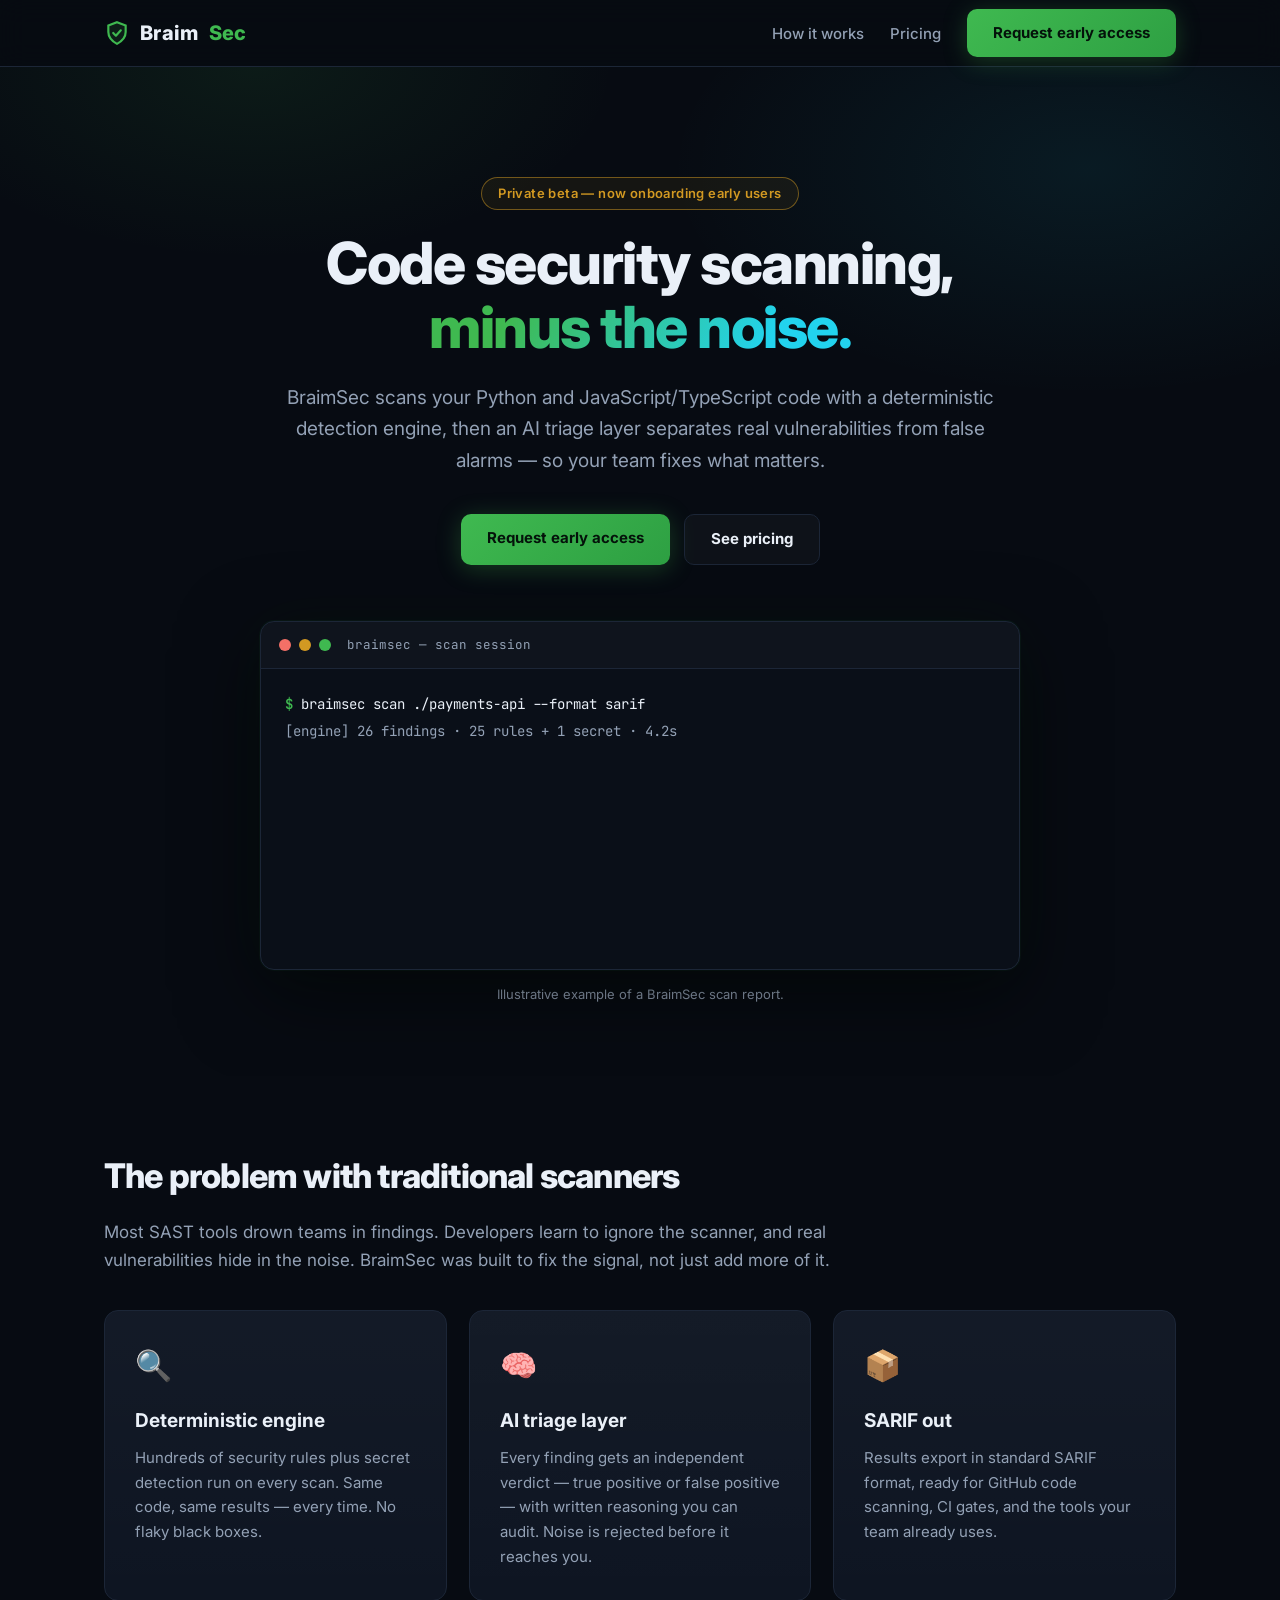
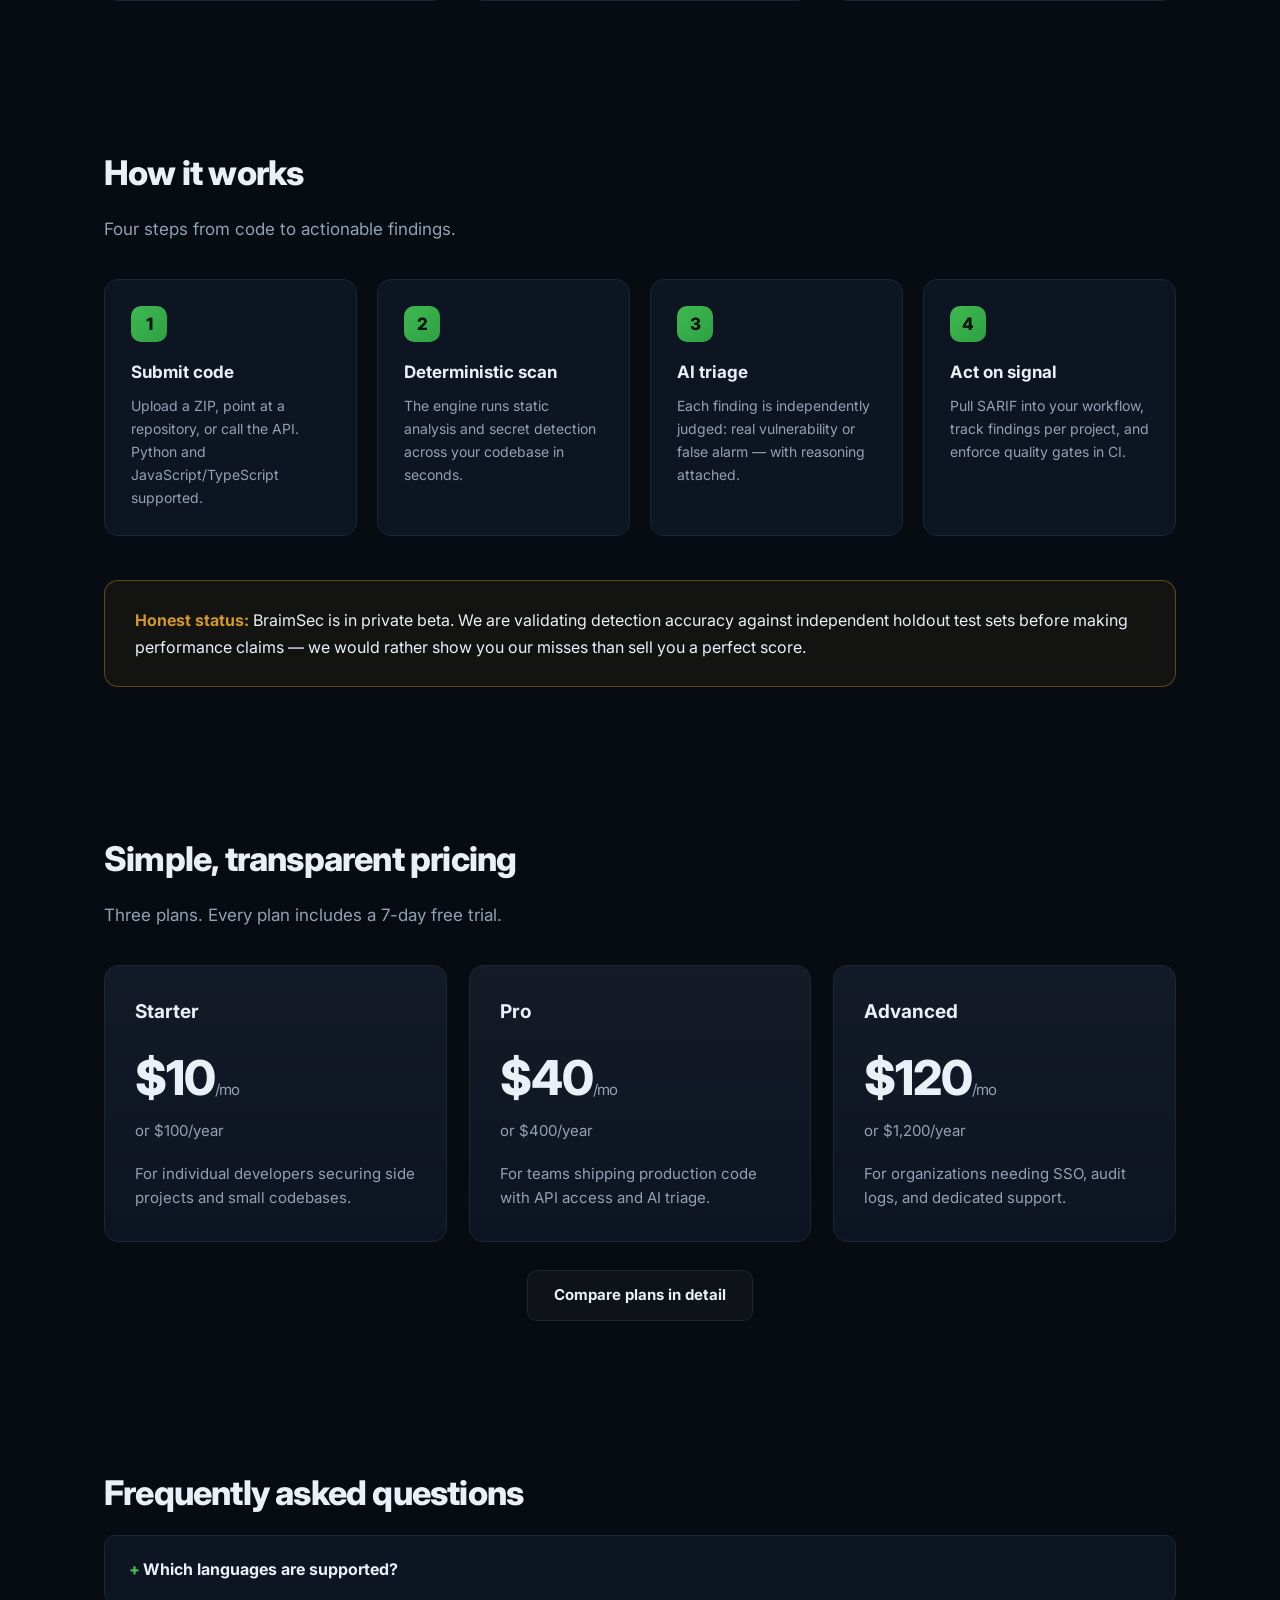
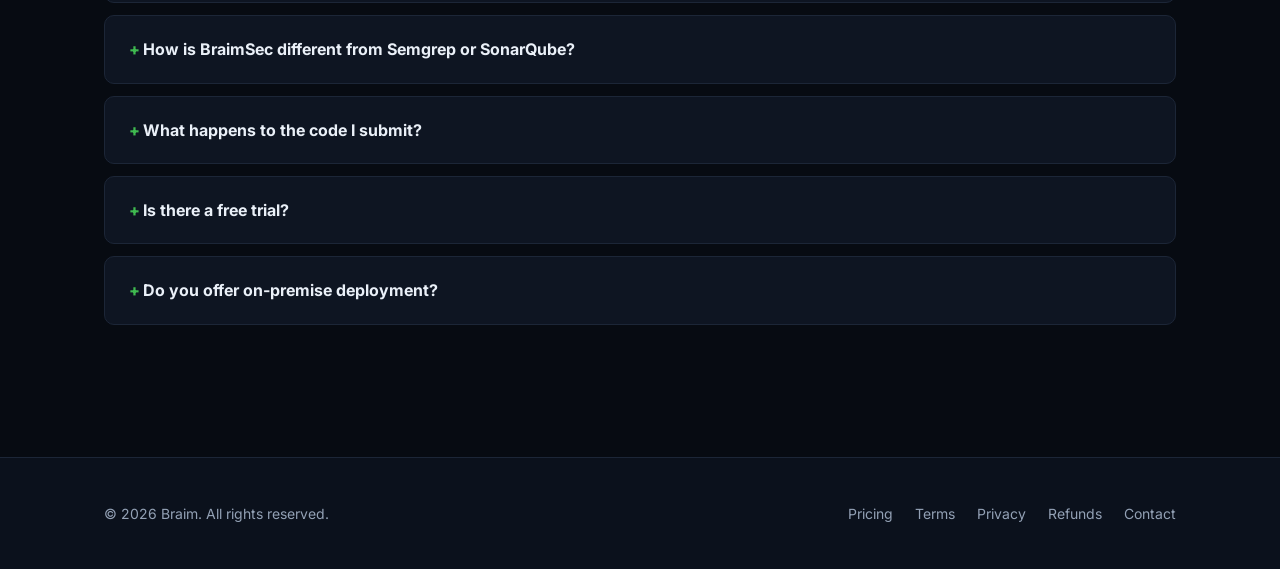
==== index.html @ bbd5cf32 "Add Userpilot onboarding snippet" ====
<!DOCTYPE html>
<html lang="en">
<head>
<meta charset="UTF-8">
<meta name="viewport" content="width=device-width, initial-scale=1.0">
<title>BraimSec — Code security scanning, minus the noise</title>
<meta name="description" content="BraimSec scans Python and JavaScript/TypeScript code with a deterministic engine, then an AI triage layer separates real vulnerabilities from false alarms.">
<link rel="stylesheet" href="assets/style.css">
<link rel="icon" type="image/svg+xml" href="assets/favicon.svg">
<!-- Userpilot onboarding -->
<script>
window.userpilotSettings = {
  token: "NX-5ad48127"
};
</script>
<script src="https://js.userpilot.io/sdk/latest.js"></script>
</head>
<body>
<nav>
  <div class="wrap">
    <a class="brand" href="index.html">
      <svg width="26" height="26" viewBox="0 0 24 24" fill="none" aria-hidden="true"><path d="M12 2l8 3v6c0 5-3.5 8.5-8 11-4.5-2.5-8-6-8-11V5l8-3z" stroke="#3fb950" stroke-width="2" fill="rgba(63,185,80,.12)"/><path d="M8.5 12l2.5 2.5 4.5-5" stroke="#3fb950" stroke-width="2" fill="none" stroke-linecap="round" stroke-linejoin="round"/></svg>
      Braim<span>Sec</span>
    </a>
    <ul>
      <li><a href="index.html#how">How it works</a></li>
      <li><a href="pricing.html">Pricing</a></li>
      <li><a class="btn" href="mailto:braimsec.support@gmail.com?subject=Early%20access%20request"><span class="full">Request early access</span><span class="short">Get access</span></a></li>
    </ul>
  </div>
</nav>

<header class="hero">
  <div class="wrap">
    <span class="badge rise">Private beta — now onboarding early users</span>
    <h1 class="rise rise-1">Code security scanning,<br><span class="grad">minus the noise.</span></h1>
    <p class="sub rise rise-2">BraimSec scans your Python and JavaScript/TypeScript code with a deterministic detection engine, then an AI triage layer separates real vulnerabilities from false alarms — so your team fixes what matters.</p>
    <div class="cta rise rise-3">
      <a class="btn" href="mailto:braimsec.support@gmail.com?subject=Early%20access%20request">Request early access</a>
      <a class="btn btn-ghost" href="pricing.html">See pricing</a>
    </div>

    <div class="terminal rise rise-3">
      <div class="term-bar"><i></i><i></i><i></i><span>braimsec — scan session</span></div>
      <div class="term-body" id="term"></div>
    </div>
    <p class="term-note">Illustrative example of a BraimSec scan report.</p>
  </div>
</header>

<section class="block">
  <div class="wrap">
    <h2>The problem with traditional scanners</h2>
    <p class="lead">Most SAST tools drown teams in findings. Developers learn to ignore the scanner, and real vulnerabilities hide in the noise. BraimSec was built to fix the signal, not just add more of it.</p>
    <div class="grid3">
      <div class="card">
        <span class="icon">🔍</span>
        <h3>Deterministic engine</h3>
        <p>Hundreds of security rules plus secret detection run on every scan. Same code, same results — every time. No flaky black boxes.</p>
      </div>
      <div class="card">
        <span class="icon">🧠</span>
        <h3>AI triage layer</h3>
        <p>Every finding gets an independent verdict — true positive or false positive — with written reasoning you can audit. Noise is rejected before it reaches you.</p>
      </div>
      <div class="card">
        <span class="icon">📦</span>
        <h3>SARIF out</h3>
        <p>Results export in standard SARIF format, ready for GitHub code scanning, CI gates, and the tools your team already uses.</p>
      </div>
    </div>
  </div>
</section>

<section class="block" id="how">
  <div class="wrap">
    <h2>How it works</h2>
    <p class="lead">Four steps from code to actionable findings.</p>
    <div class="steps">
      <div class="step">
        <h3>Submit code</h3>
        <p>Upload a ZIP, point at a repository, or call the API. Python and JavaScript/TypeScript supported.</p>
      </div>
      <div class="step">
        <h3>Deterministic scan</h3>
        <p>The engine runs static analysis and secret detection across your codebase in seconds.</p>
      </div>
      <div class="step">
        <h3>AI triage</h3>
        <p>Each finding is independently judged: real vulnerability or false alarm — with reasoning attached.</p>
      </div>
      <div class="step">
        <h3>Act on signal</h3>
        <p>Pull SARIF into your workflow, track findings per project, and enforce quality gates in CI.</p>
      </div>
    </div>
    <div class="honest">
      <strong>Honest status:</strong> BraimSec is in private beta. We are validating detection accuracy against independent holdout test sets before making performance claims — we would rather show you our misses than sell you a perfect score.
    </div>
  </div>
</section>

<section class="block">
  <div class="wrap">
    <h2>Simple, transparent pricing</h2>
    <p class="lead">Three plans. Every plan includes a 7-day free trial.</p>
    <div class="grid3">
      <div class="card">
        <h3>Starter</h3>
        <div class="price">$10<small>/mo</small></div>
        <p class="per">or $100/year</p>
        <p>For individual developers securing side projects and small codebases.</p>
      </div>
      <div class="card">
        <h3>Pro</h3>
        <div class="price">$40<small>/mo</small></div>
        <p class="per">or $400/year</p>
        <p>For teams shipping production code with API access and AI triage.</p>
      </div>
      <div class="card">
        <h3>Advanced</h3>
        <div class="price">$120<small>/mo</small></div>
        <p class="per">or $1,200/year</p>
        <p>For organizations needing SSO, audit logs, and dedicated support.</p>
      </div>
    </div>
    <p style="text-align:center; margin-top:28px;"><a class="btn btn-ghost" href="pricing.html">Compare plans in detail</a></p>
  </div>
</section>

<section class="block">
  <div class="wrap">
    <h2>Frequently asked questions</h2>
    <div class="faq">
      <details>
        <summary>Which languages are supported?</summary>
        <p>Python and JavaScript/TypeScript today. More languages are on the roadmap as we validate each one properly.</p>
      </details>
      <details>
        <summary>How is BraimSec different from Semgrep or SonarQube?</summary>
        <p>We build on proven detection engines and add an AI triage layer whose only job is killing false positives — with a written verdict per finding. The goal is fewer, better findings, not more findings.</p>
      </details>
      <details>
        <summary>What happens to the code I submit?</summary>
        <p>Your code is processed solely to run your scans. We do not use customer code to train machine learning models. See our <a href="privacy.html">Privacy Policy</a>.</p>
      </details>
      <details>
        <summary>Is there a free trial?</summary>
        <p>Yes — every plan includes a 7-day free trial. See <a href="pricing.html">pricing</a> and our <a href="refunds.html">Refund Policy</a>.</p>
      </details>
      <details>
        <summary>Do you offer on-premise deployment?</summary>
        <p>On-premise is on the roadmap for enterprise customers. <a href="mailto:braimsec.support@gmail.com?subject=On-premise%20inquiry">Talk to us</a> if you need it.</p>
      </details>
    </div>
  </div>
</section>

<footer>
  <div class="wrap">
    <p>© 2026 Braim. All rights reserved.</p>
    <div class="links">
      <a href="pricing.html">Pricing</a>
      <a href="terms.html">Terms</a>
      <a href="privacy.html">Privacy</a>
      <a href="refunds.html">Refunds</a>
      <a href="mailto:braimsec.support@gmail.com">Contact</a>
    </div>
  </div>
</footer>

<script>
(function () {
  var lines = [
    { t: 'braimsec scan ./payments-api --format sarif', c: 't-cmd', type: true },
    { t: '[engine]  26 findings · 25 rules + 1 secret · 4.2s', c: 't-dim' },
    { t: '[triage]  judging each finding independently…', c: 't-dim' },
    { t: '  ✓  pickle.loads() on user input .......... ', c: 't-ok', v: ['TRUE POSITIVE  0.99', 't-verdict-tp'] },
    { t: '  ✓  shell command built from URL param .... ', c: 't-ok', v: ['TRUE POSITIVE  0.96', 't-verdict-tp'] },
    { t: '  ✗  demo exploit script (no real sink) ..... ', c: 't-no', v: ['false positive', 't-verdict-fp'] },
    { t: '  ✗  missing SRI on static CDN script ...... ', c: 't-no', v: ['false positive', 't-verdict-fp'] },
    { t: '[triage]  2 real vulnerabilities · 24 rejected noise', c: 't-hi' },
    { t: '[done]    report.sarif written — ready for CI', c: 't-dim' }
  ];
  var el = document.getElementById('term');
  var li = 0;
  function nextLine() {
    if (li >= lines.length) {
      var cur = document.createElement('div');
      cur.innerHTML = '<span class="t-cmd"></span><span class="cursor"></span>';
      el.appendChild(cur);
      return;
    }
    var L = lines[li++];
    var div = document.createElement('div');
    el.appendChild(div);
    if (L.type) {
      var i = 0, span = document.createElement('span');
      span.className = L.c; div.appendChild(span);
      (function tick() {
        span.textContent = L.t.slice(0, ++i);
        if (i < L.t.length) setTimeout(tick, 28);
        else setTimeout(nextLine, 220);
      })();
    } else {
      var s = document.createElement('span');
      s.className = L.c; s.textContent = L.t; div.appendChild(s);
      if (L.v) {
        var vs = document.createElement('span');
        vs.className = L.v[1]; vs.textContent = L.v[0]; div.appendChild(vs);
      }
      setTimeout(nextLine, L.c === 't-dim' ? 320 : 520);
    }
  }
  setTimeout(nextLine, 600);
})();
</script>
</body>
</html>
---- assets/style.css ----
/* BraimSec site v2 — premium dark security theme */
@import url('https://fonts.googleapis.com/css2?family=Inter:wght@400;500;600;700;800&family=JetBrains+Mono:wght@400;600&display=swap');

:root {
  --bg: #070b12;
  --bg2: #0b111c;
  --card: #0e1522;
  --border: #1c2637;
  --text: #eaf0f8;
  --muted: #93a1b5;
  --accent: #3fb950;
  --cyan: #22d3ee;
  --warn: #d29922;
  --red: #f47067;
  --radius: 14px;
}
* { box-sizing: border-box; margin: 0; padding: 0; }
html { scroll-behavior: smooth; }
body {
  background: var(--bg);
  color: var(--text);
  font-family: 'Inter', -apple-system, BlinkMacSystemFont, "Segoe UI", Roboto, sans-serif;
  line-height: 1.65;
  font-size: 16px;
  -webkit-font-smoothing: antialiased;
}
::selection { background: rgba(63,185,80,.35); }
a { color: var(--cyan); text-decoration: none; }
a:hover { text-decoration: underline; }
.wrap { max-width: 1120px; margin: 0 auto; padding: 0 24px; }
code, .mono { font-family: 'JetBrains Mono', ui-monospace, monospace; }

/* ---------- nav ---------- */
nav {
  border-bottom: 1px solid var(--border);
  background: rgba(7,11,18,.82);
  backdrop-filter: blur(14px);
  position: sticky; top: 0; z-index: 50;
}
nav .wrap { display: flex; align-items: center; justify-content: space-between; height: 66px; }
.brand { display: inline-flex; align-items: center; gap: 10px; font-weight: 800; font-size: 20px; color: var(--text); letter-spacing: .3px; }
.brand span { color: var(--accent); }
.brand:hover { text-decoration: none; }
nav ul { display: flex; gap: 26px; list-style: none; align-items: center; }
nav ul a { color: var(--muted); font-size: 15px; font-weight: 500; }
nav ul a:hover { color: var(--text); text-decoration: none; }

/* ---------- buttons ---------- */
.btn {
  display: inline-block;
  background: linear-gradient(135deg, var(--accent), #2ea043);
  color: #04120a !important;
  font-weight: 700; padding: 12px 26px; border-radius: 10px;
  border: none; cursor: pointer; font-size: 15px;
  box-shadow: 0 4px 24px rgba(63,185,80,.28);
  transition: transform .15s ease, box-shadow .15s ease;
}
.btn:hover { transform: translateY(-2px); box-shadow: 0 8px 32px rgba(63,185,80,.38); text-decoration: none; }
.btn-ghost {
  background: rgba(255,255,255,.03); color: var(--text) !important;
  border: 1px solid var(--border); box-shadow: none;
}
.btn-ghost:hover { border-color: var(--cyan); box-shadow: 0 4px 20px rgba(34,211,238,.15); }

/* ---------- hero ---------- */
.hero {
  padding: 110px 0 70px; text-align: center; position: relative; overflow: hidden;
}
.hero::before {
  content: ""; position: absolute; inset: 0; pointer-events: none;
  background:
    radial-gradient(600px 320px at 20% 0%, rgba(63,185,80,.09), transparent 60%),
    radial-gradient(700px 380px at 85% 10%, rgba(34,211,238,.08), transparent 60%);
}
.hero .wrap { position: relative; }
.badge {
  display: inline-block; border: 1px solid rgba(210,153,34,.5); color: var(--warn);
  font-size: 13px; padding: 5px 16px; border-radius: 999px; margin-bottom: 22px; font-weight: 600;
  background: rgba(210,153,34,.07); letter-spacing: .4px;
}
.hero h1 { font-size: 58px; line-height: 1.1; margin-bottom: 22px; letter-spacing: -1.5px; font-weight: 800; }
.grad {
  background: linear-gradient(120deg, var(--accent) 20%, var(--cyan) 80%);
  -webkit-background-clip: text; background-clip: text; color: transparent;
}
.hero p.sub { color: var(--muted); font-size: 19px; max-width: 720px; margin: 0 auto 38px; }
.hero .cta { display: flex; gap: 14px; justify-content: center; flex-wrap: wrap; }

/* ---------- terminal demo ---------- */
.terminal {
  max-width: 760px; margin: 56px auto 0; text-align: left;
  background: #0a0f18; border: 1px solid var(--border); border-radius: 14px;
  box-shadow: 0 24px 80px rgba(0,0,0,.55), 0 0 0 1px rgba(63,185,80,.06), 0 0 60px rgba(63,185,80,.05);
  overflow: hidden;
}
.term-bar { display: flex; gap: 8px; padding: 13px 18px; border-bottom: 1px solid var(--border); background: rgba(255,255,255,.02); align-items: center; }
.term-bar i { width: 12px; height: 12px; border-radius: 50%; display: block; }
.term-bar i:nth-child(1) { background: #f47067; } .term-bar i:nth-child(2) { background: #d29922; } .term-bar i:nth-child(3) { background: #3fb950; }
.term-bar span { margin-left: 8px; font-size: 12.5px; color: var(--muted); font-family: 'JetBrains Mono', monospace; }
.term-body { padding: 22px 24px 26px; font-family: 'JetBrains Mono', monospace; font-size: 14px; line-height: 1.9; min-height: 300px; }
.t-cmd { color: var(--text); }
.t-cmd::before { content: "$ "; color: var(--accent); font-weight: 600; }
.t-dim { color: var(--muted); }
.t-ok { color: var(--accent); }
.t-no { color: var(--muted); text-decoration: line-through; text-decoration-color: rgba(244,112,103,.6); }
.t-verdict-tp { color: var(--accent); font-weight: 600; }
.t-verdict-fp { color: var(--red); }
.t-hi { color: var(--cyan); }
.cursor { display: inline-block; width: 9px; height: 18px; background: var(--accent); vertical-align: -3px; animation: blink 1s steps(1) infinite; }
@keyframes blink { 50% { opacity: 0; } }
.term-note { text-align: center; color: var(--muted); font-size: 13px; margin-top: 14px; }

/* ---------- sections ---------- */
section.block { padding: 72px 0; }
section.block h2 { font-size: 34px; margin-bottom: 14px; letter-spacing: -.8px; font-weight: 800; }
section.block p.lead { color: var(--muted); max-width: 760px; margin-bottom: 36px; font-size: 17px; }
.grid3 { display: grid; grid-template-columns: repeat(3, 1fr); gap: 22px; }
.grid2 { display: grid; grid-template-columns: repeat(2, 1fr); gap: 22px; }
.card {
  background: linear-gradient(180deg, rgba(255,255,255,.025), rgba(255,255,255,0)), var(--card);
  border: 1px solid var(--border); border-radius: var(--radius);
  padding: 30px; transition: transform .18s ease, border-color .18s ease, box-shadow .18s ease;
}
.card:hover { transform: translateY(-4px); border-color: rgba(63,185,80,.4); box-shadow: 0 16px 44px rgba(0,0,0,.4); }
.card h3 { font-size: 19px; margin-bottom: 10px; }
.card p, .card li { color: var(--muted); font-size: 15px; }
.card ul { list-style: none; margin-top: 14px; }
.card ul li { padding: 6px 0 6px 28px; position: relative; }
.card ul li::before { content: "✓"; color: var(--accent); position: absolute; left: 0; font-weight: 700; }
.icon { font-size: 30px; margin-bottom: 14px; display: block; }

.steps { counter-reset: step; display: grid; grid-template-columns: repeat(4, 1fr); gap: 20px; }
.step { background: var(--card); border: 1px solid var(--border); border-radius: var(--radius); padding: 26px; transition: transform .18s ease; }
.step:hover { transform: translateY(-4px); }
.step::before {
  counter-increment: step; content: counter(step);
  display: inline-flex; width: 36px; height: 36px; border-radius: 10px;
  background: linear-gradient(135deg, var(--accent), #2ea043); color: #04120a; font-weight: 800;
  align-items: center; justify-content: center; margin-bottom: 16px; font-size: 17px;
}
.step h3 { font-size: 17px; margin-bottom: 8px; }
.step p { color: var(--muted); font-size: 14px; }

.honest {
  border: 1px solid rgba(210,153,34,.4); border-radius: var(--radius);
  background: rgba(210,153,34,.06); padding: 26px 30px; margin-top: 44px;
}
.honest strong { color: var(--warn); }

/* ---------- pricing ---------- */
.toggle { display: flex; gap: 0; justify-content: center; margin: 30px 0 44px; }
.toggle button {
  background: var(--card); color: var(--muted); border: 1px solid var(--border);
  padding: 11px 30px; font-size: 15px; cursor: pointer; font-weight: 600; font-family: inherit;
  transition: all .15s ease;
}
.toggle button:first-child { border-radius: 10px 0 0 10px; }
.toggle button:last-child { border-radius: 0 10px 10px 0; }
.toggle button.on { background: linear-gradient(135deg, var(--accent), #2ea043); color: #04120a; border-color: var(--accent); }
/* nav CTA: short label on mobile */
.btn .short { display: none; }
.price-card { display: flex; flex-direction: column; }
.price-card.pop { border-color: rgba(63,185,80,.55); box-shadow: 0 0 50px rgba(63,185,80,.1); position: relative; }
.price-card .pop-tag {
  position: absolute; top: -15px; left: 50%; transform: translateX(-50%);
  background: linear-gradient(135deg, var(--accent), #2ea043); color: #04120a;
  font-size: 12px; font-weight: 800; padding: 4px 16px; border-radius: 999px;
  white-space: nowrap; letter-spacing: .5px;
}
.price { font-size: 48px; font-weight: 800; margin: 10px 0 2px; letter-spacing: -1px; }
.price small { font-size: 15px; color: var(--muted); font-weight: 400; }
.per { color: var(--muted); font-size: 14px; margin-bottom: 18px; }
.note { text-align: center; color: var(--muted); font-size: 14px; margin-top: 30px; line-height: 1.8; }

/* ---------- legal ---------- */
.legal { max-width: 840px; margin: 0 auto; padding: 64px 24px 90px; }
.legal h1 { font-size: 40px; margin-bottom: 8px; letter-spacing: -1px; font-weight: 800; }
.legal .updated { color: var(--muted); font-size: 14px; margin-bottom: 36px; }
.legal h2 { font-size: 23px; margin: 40px 0 14px; font-weight: 700; }
.legal p, .legal li { color: #c2ccd9; margin-bottom: 12px; font-size: 15.5px; }
.legal ul, .legal ol { padding-left: 24px; }
.legal .keybox {
  border-left: 3px solid var(--accent); background: var(--bg2);
  padding: 20px 24px; border-radius: 0 10px 10px 0; margin: 26px 0;
  border-top: 1px solid var(--border); border-right: 1px solid var(--border); border-bottom: 1px solid var(--border);
}
.legal .keybox p { margin: 0; color: var(--text); }

/* ---------- faq ---------- */
.faq details { background: var(--card); border: 1px solid var(--border); border-radius: 10px; padding: 20px 24px; margin-bottom: 12px; transition: border-color .15s ease; }
.faq details:hover { border-color: rgba(34,211,238,.35); }
.faq summary { font-weight: 700; cursor: pointer; font-size: 16px; list-style: none; }
.faq summary::-webkit-details-marker { display: none; }
.faq summary::before { content: "+ "; color: var(--accent); font-weight: 800; }
.faq details[open] summary::before { content: "− "; }
.faq details p { color: var(--muted); margin-top: 12px; font-size: 15px; }

/* ---------- footer ---------- */
footer { border-top: 1px solid var(--border); margin-top: 48px; padding: 44px 0; background: var(--bg2); }
footer .wrap { display: flex; justify-content: space-between; flex-wrap: wrap; gap: 20px; align-items: center; }
footer p, footer a { color: var(--muted); font-size: 14px; }
footer .links { display: flex; gap: 22px; }
footer .links a:hover { color: var(--text); }

/* ---------- entrance ---------- */
@keyframes rise { from { opacity: 0; transform: translateY(24px); } to { opacity: 1; transform: none; } }
.rise { animation: rise .7s ease both; }
.rise-1 { animation-delay: .08s; } .rise-2 { animation-delay: .16s; } .rise-3 { animation-delay: .24s; }

@media (max-width: 860px) {
  .grid3, .grid2, .steps { grid-template-columns: 1fr; }
  .hero { padding: 72px 0 48px; }
  .hero h1 { font-size: 38px; }
  nav ul { gap: 10px; }
  nav ul li:nth-child(1), nav ul li:nth-child(2) { display: none; }
  nav .btn { padding: 9px 16px; font-size: 13px; white-space: nowrap; box-shadow: none; }
  nav .btn .full { display: none; }
  nav .btn .short { display: inline; }
  .brand { font-size: 18px; }
  .term-body { font-size: 12.5px; }
}
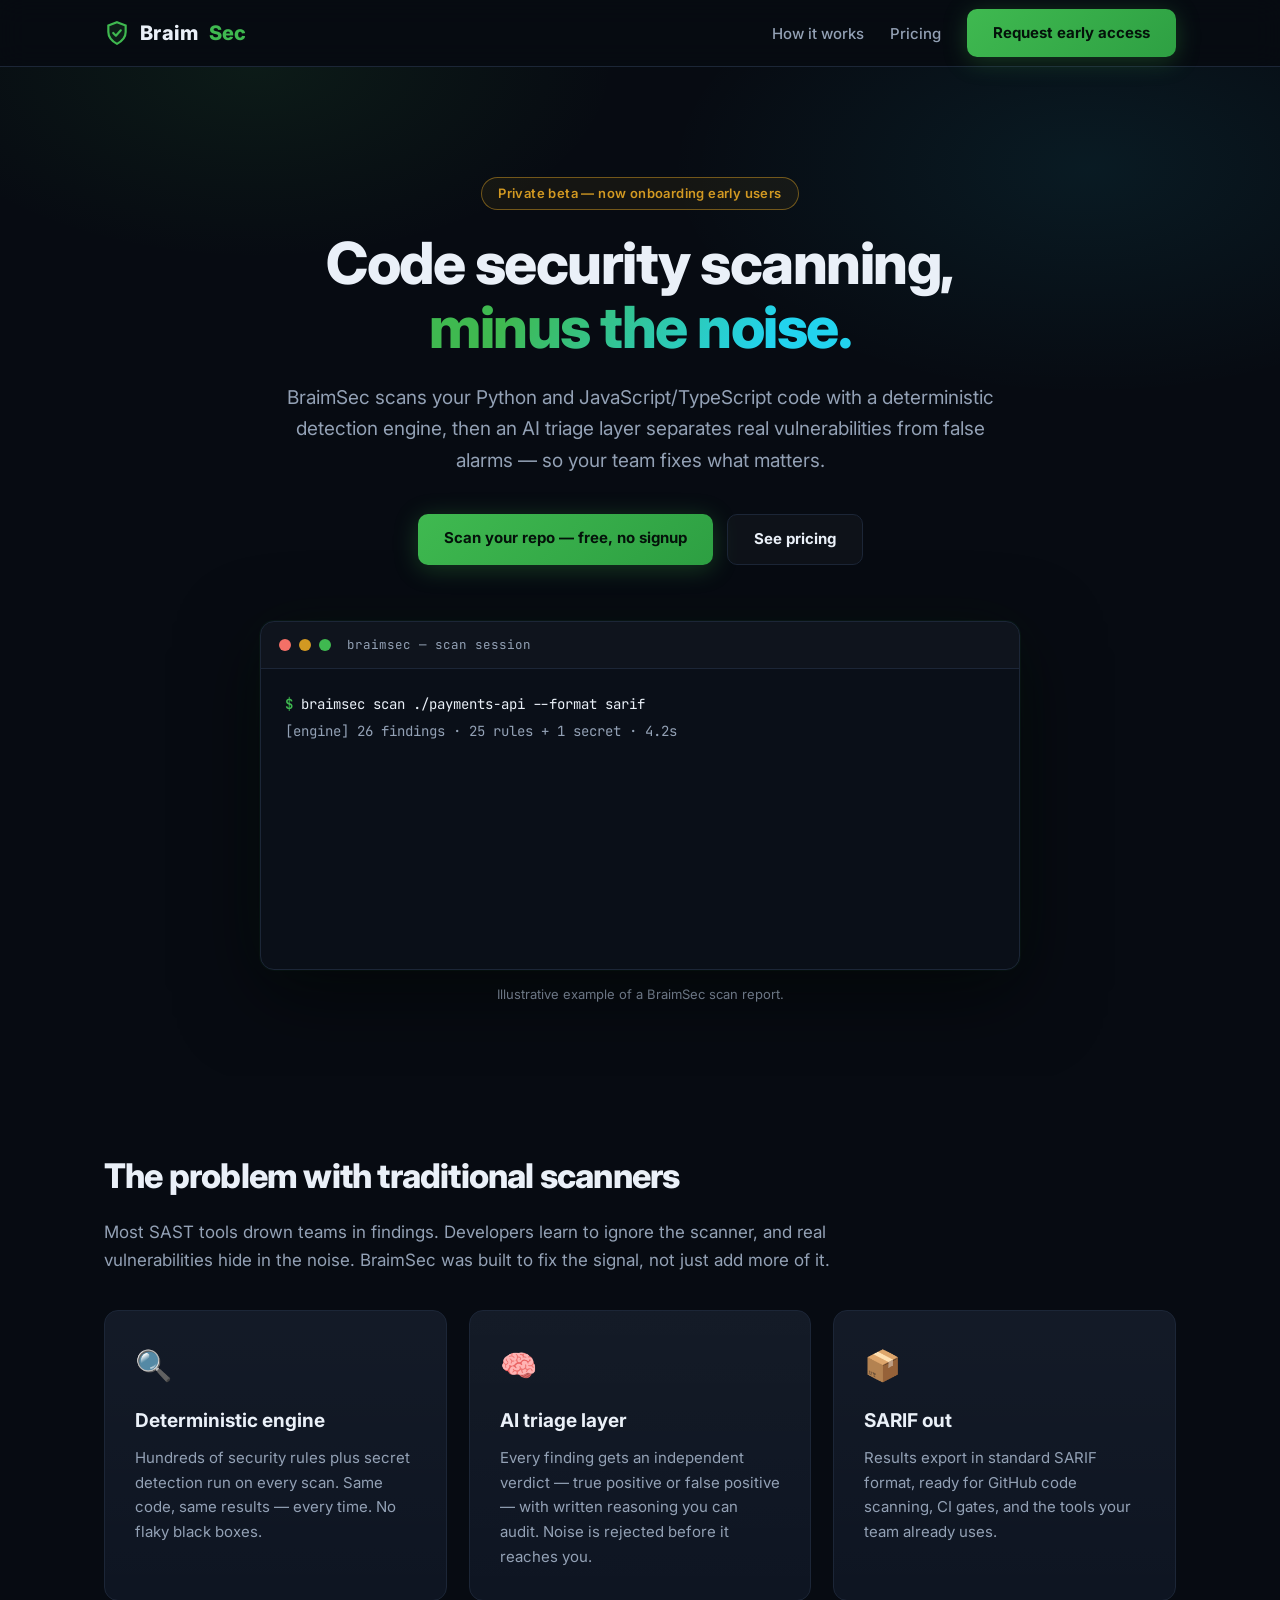
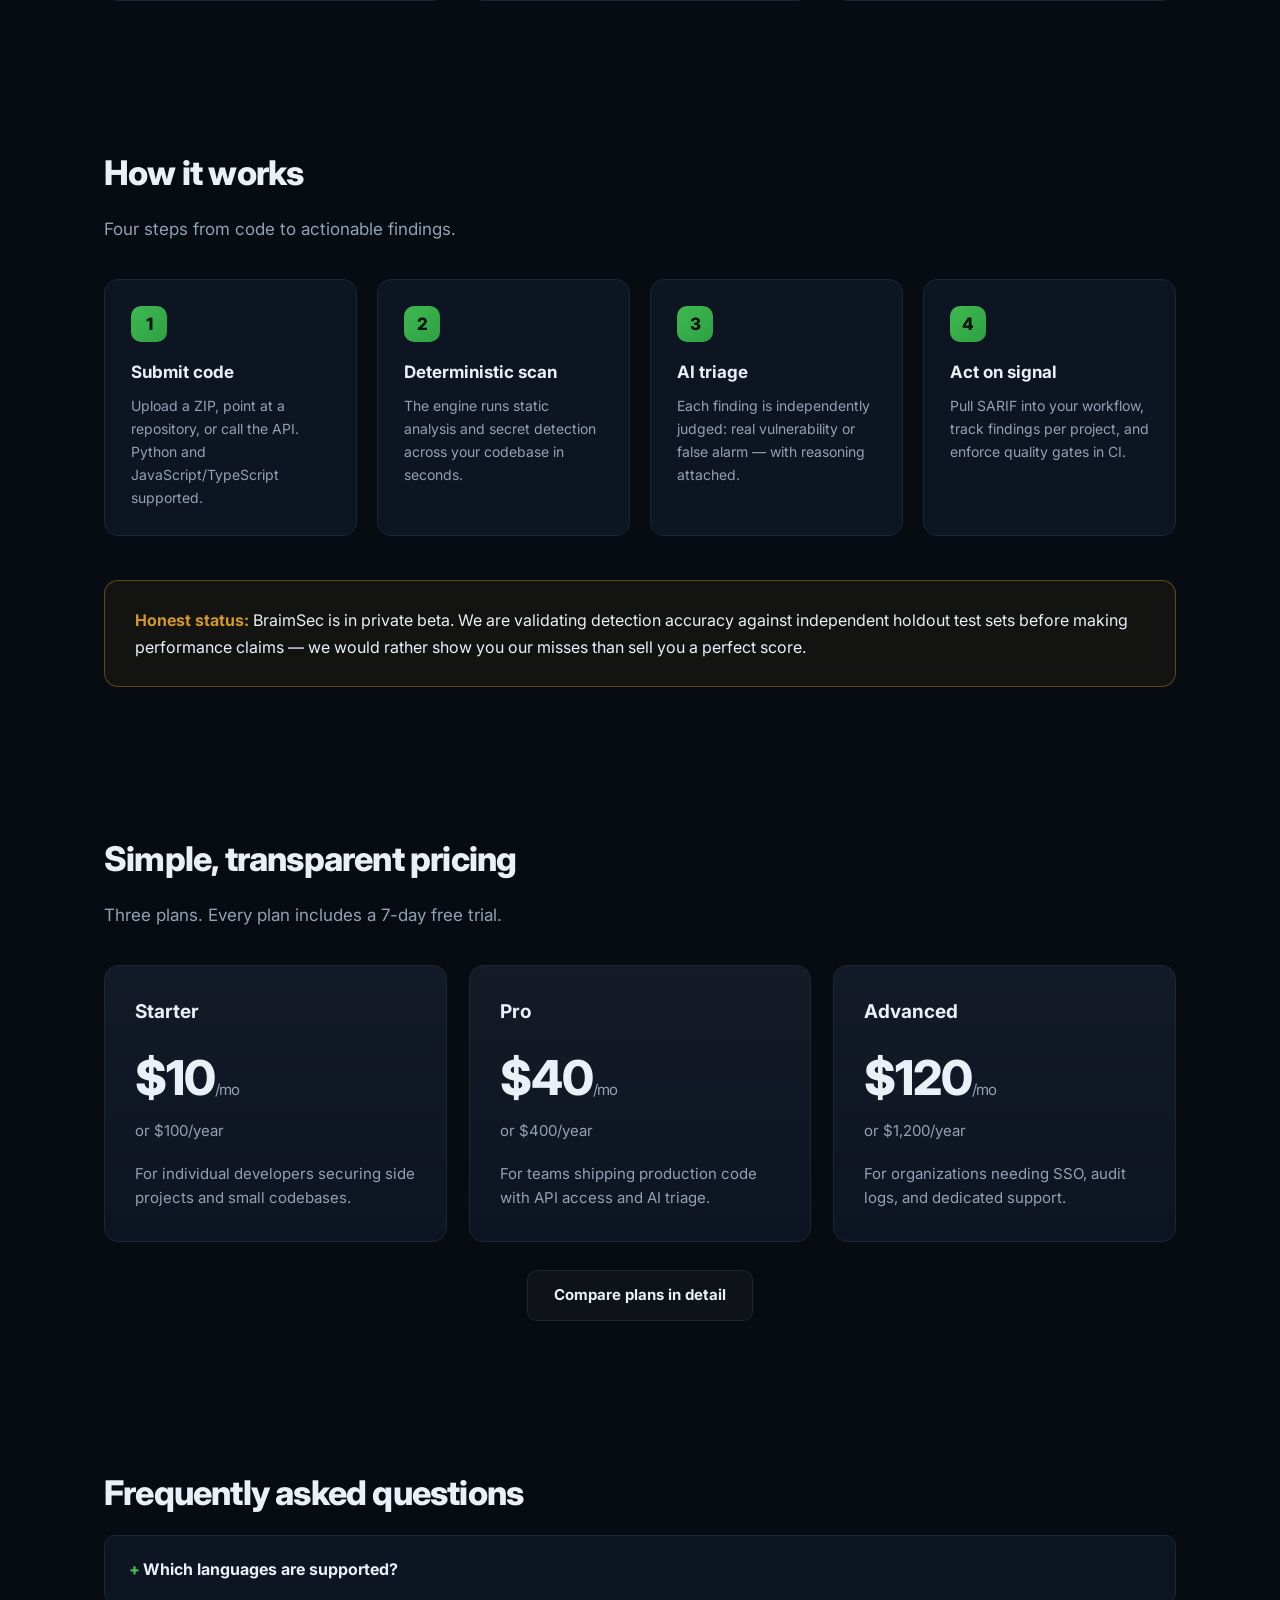
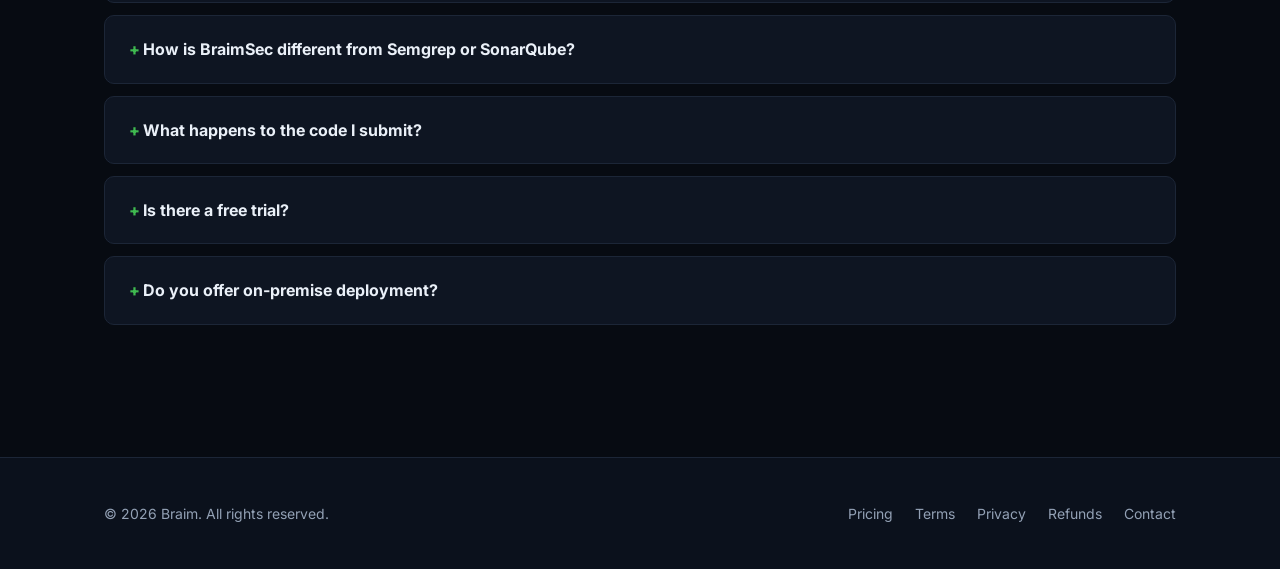
==== commit 6c5d59e1: "site: contact email -> support@braimsec.world, trial CTA, SEO basics (index.html)" ====
--- a/index.html
+++ b/index.html
@@ -5,9 +5,15 @@
 <meta name="viewport" content="width=device-width, initial-scale=1.0">
 <title>BraimSec — Code security scanning, minus the noise</title>
 <meta name="description" content="BraimSec scans Python and JavaScript/TypeScript code with a deterministic engine, then an AI triage layer separates real vulnerabilities from false alarms.">
+<meta property="og:title" content="BraimSec — Code security scanning, minus the noise.">
+<meta property="og:description" content="BraimSec scans Python and JavaScript/TypeScript code with a deterministic engine, then an AI triage layer separates real vulnerabilities from false alarms.">
+<meta property="og:type" content="website">
+<meta property="og:url" content="https://braimsec.world/">
+<meta name="twitter:card" content="summary">
+
 <link rel="stylesheet" href="assets/style.css">
 <link rel="icon" type="image/svg+xml" href="assets/favicon.svg">
-<!-- Userpilot onboarding -->
+<!-- Userpilot onboarding v2 -->
 <script>
 window.userpilotSettings = {
   token: "NX-5ad48127"
@@ -25,7 +31,7 @@
     <ul>
       <li><a href="index.html#how">How it works</a></li>
       <li><a href="pricing.html">Pricing</a></li>
-      <li><a class="btn" href="mailto:braimsec.support@gmail.com?subject=Early%20access%20request"><span class="full">Request early access</span><span class="short">Get access</span></a></li>
+      <li><a class="btn" href="mailto:support@braimsec.world?subject=Early%20access%20request"><span class="full">Request early access</span><span class="short">Get access</span></a></li>
     </ul>
   </div>
 </nav>
@@ -36,7 +42,7 @@
     <h1 class="rise rise-1">Code security scanning,<br><span class="grad">minus the noise.</span></h1>
     <p class="sub rise rise-2">BraimSec scans your Python and JavaScript/TypeScript code with a deterministic detection engine, then an AI triage layer separates real vulnerabilities from false alarms — so your team fixes what matters.</p>
     <div class="cta rise rise-3">
-      <a class="btn" href="mailto:braimsec.support@gmail.com?subject=Early%20access%20request">Request early access</a>
+      <a class="btn" href="https://api.braimsec.world/trial">Scan your repo — free, no signup</a>
       <a class="btn btn-ghost" href="pricing.html">See pricing</a>
     </div>
 
@@ -150,7 +156,7 @@
       </details>
       <details>
         <summary>Do you offer on-premise deployment?</summary>
-        <p>On-premise is on the roadmap for enterprise customers. <a href="mailto:braimsec.support@gmail.com?subject=On-premise%20inquiry">Talk to us</a> if you need it.</p>
+        <p>On-premise is on the roadmap for enterprise customers. <a href="mailto:support@braimsec.world?subject=On-premise%20inquiry">Talk to us</a> if you need it.</p>
       </details>
     </div>
   </div>
@@ -164,7 +170,7 @@
       <a href="terms.html">Terms</a>
       <a href="privacy.html">Privacy</a>
       <a href="refunds.html">Refunds</a>
-      <a href="mailto:braimsec.support@gmail.com">Contact</a>
+      <a href="mailto:support@braimsec.world">Contact</a>
     </div>
   </div>
 </footer>
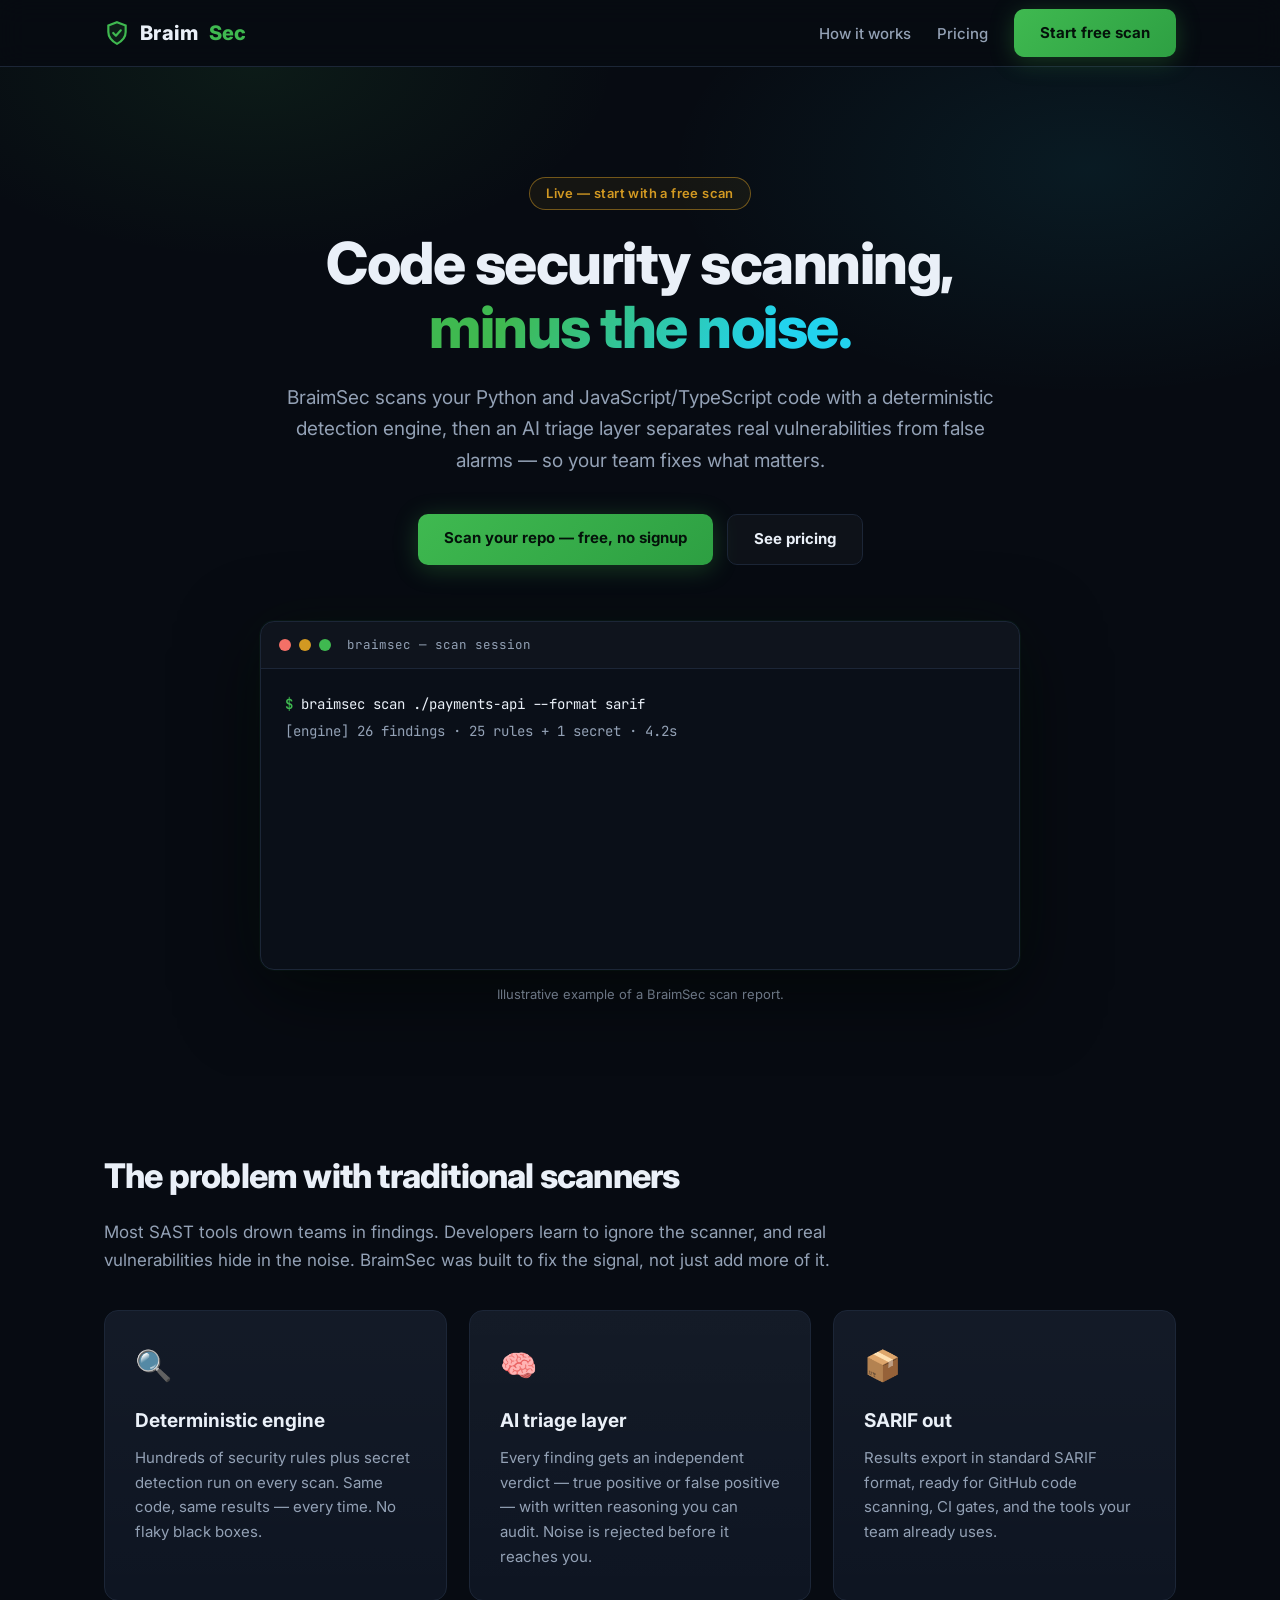
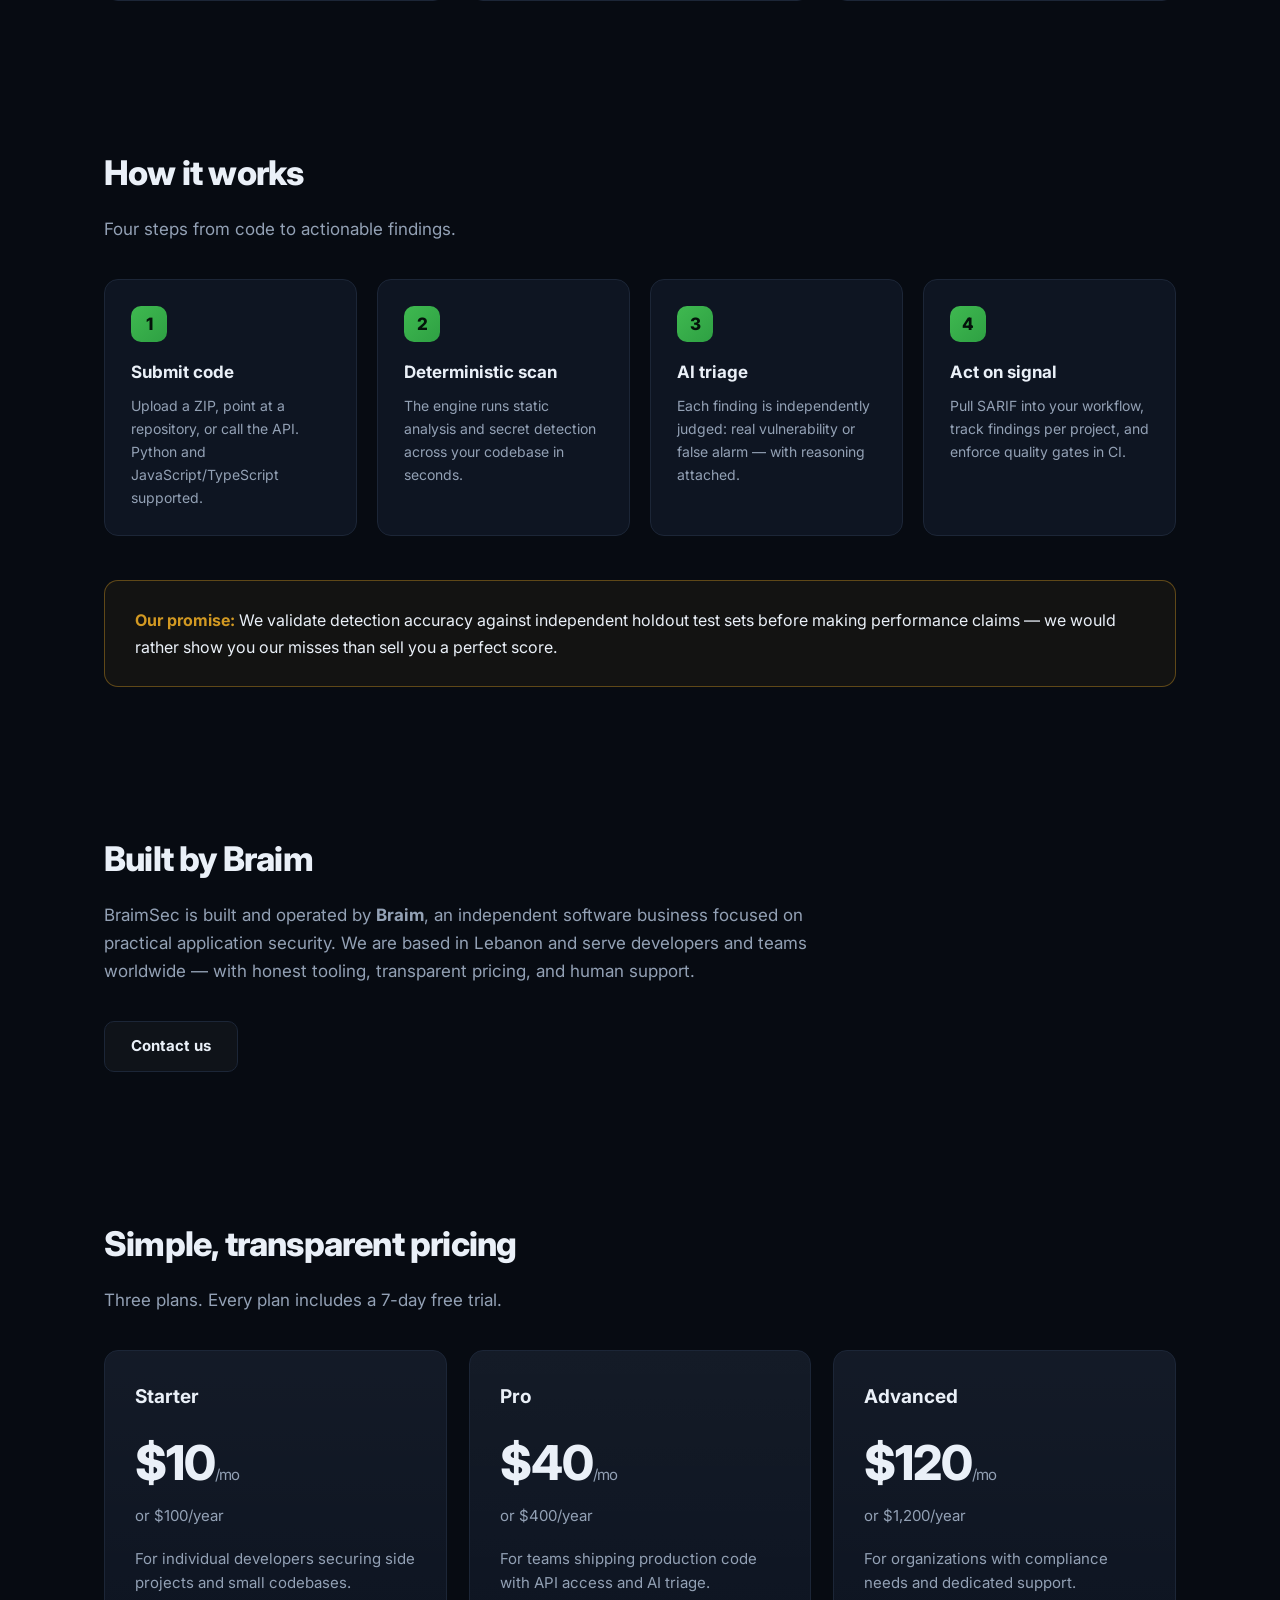
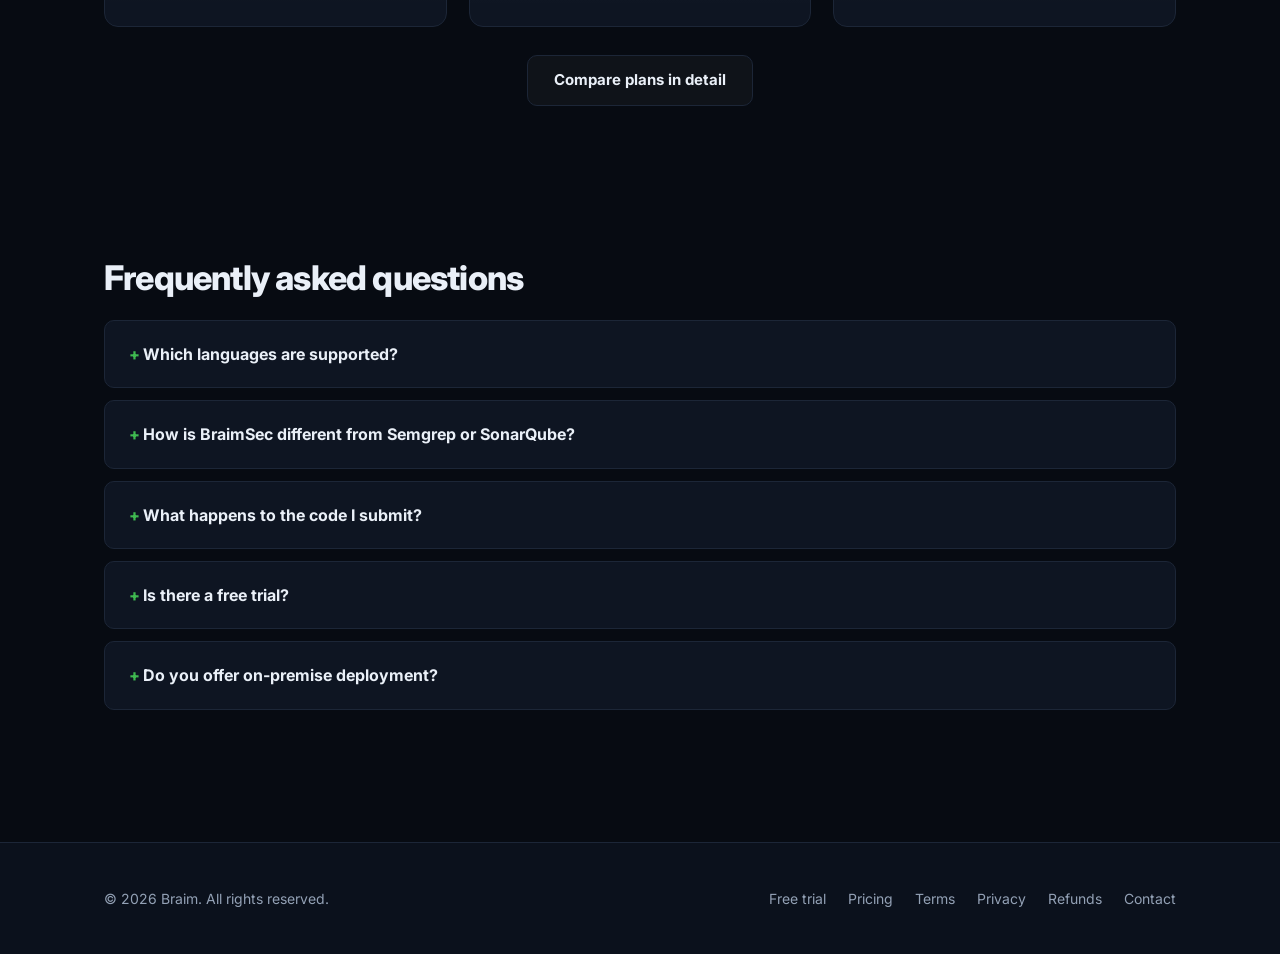
==== commit ae66d856: "Site refresh: official launch polish (index.html)" ====
--- a/index.html
+++ b/index.html
@@ -3,6 +3,7 @@
 <head>
 <meta charset="UTF-8">
 <meta name="viewport" content="width=device-width, initial-scale=1.0">
+<meta name="theme-color" content="#070b12">
 <title>BraimSec — Code security scanning, minus the noise</title>
 <meta name="description" content="BraimSec scans Python and JavaScript/TypeScript code with a deterministic engine, then an AI triage layer separates real vulnerabilities from false alarms.">
 <meta property="og:title" content="BraimSec — Code security scanning, minus the noise.">
@@ -31,14 +32,14 @@
     <ul>
       <li><a href="index.html#how">How it works</a></li>
       <li><a href="pricing.html">Pricing</a></li>
-      <li><a class="btn" href="mailto:support@braimsec.world?subject=Early%20access%20request"><span class="full">Request early access</span><span class="short">Get access</span></a></li>
+      <li><a class="btn" href="https://api.braimsec.world/trial"><span class="full">Start free scan</span><span class="short">Start free</span></a></li>
     </ul>
   </div>
 </nav>
 
 <header class="hero">
   <div class="wrap">
-    <span class="badge rise">Private beta — now onboarding early users</span>
+    <span class="badge badge-live rise">Live — start with a free scan</span>
     <h1 class="rise rise-1">Code security scanning,<br><span class="grad">minus the noise.</span></h1>
     <p class="sub rise rise-2">BraimSec scans your Python and JavaScript/TypeScript code with a deterministic detection engine, then an AI triage layer separates real vulnerabilities from false alarms — so your team fixes what matters.</p>
     <div class="cta rise rise-3">
@@ -101,8 +102,16 @@
       </div>
     </div>
     <div class="honest">
-      <strong>Honest status:</strong> BraimSec is in private beta. We are validating detection accuracy against independent holdout test sets before making performance claims — we would rather show you our misses than sell you a perfect score.
-    </div>
+      <strong>Our promise:</strong> We validate detection accuracy against independent holdout test sets before making performance claims — we would rather show you our misses than sell you a perfect score.
+    </div>
+  </div>
+</section>
+
+<section class="block">
+  <div class="wrap">
+    <h2>Built by Braim</h2>
+    <p class="lead">BraimSec is built and operated by <strong>Braim</strong>, an independent software business focused on practical application security. We are based in Lebanon and serve developers and teams worldwide — with honest tooling, transparent pricing, and human support.</p>
+    <p><a class="btn btn-ghost" href="mailto:support@braimsec.world">Contact us</a></p>
   </div>
 </section>
 
@@ -127,7 +136,7 @@
         <h3>Advanced</h3>
         <div class="price">$120<small>/mo</small></div>
         <p class="per">or $1,200/year</p>
-        <p>For organizations needing SSO, audit logs, and dedicated support.</p>
+        <p>For organizations with compliance needs and dedicated support.</p>
       </div>
     </div>
     <p style="text-align:center; margin-top:28px;"><a class="btn btn-ghost" href="pricing.html">Compare plans in detail</a></p>
@@ -166,6 +175,7 @@
   <div class="wrap">
     <p>© 2026 Braim. All rights reserved.</p>
     <div class="links">
+      <a href="https://api.braimsec.world/trial">Free trial</a>
       <a href="pricing.html">Pricing</a>
       <a href="terms.html">Terms</a>
       <a href="privacy.html">Privacy</a>
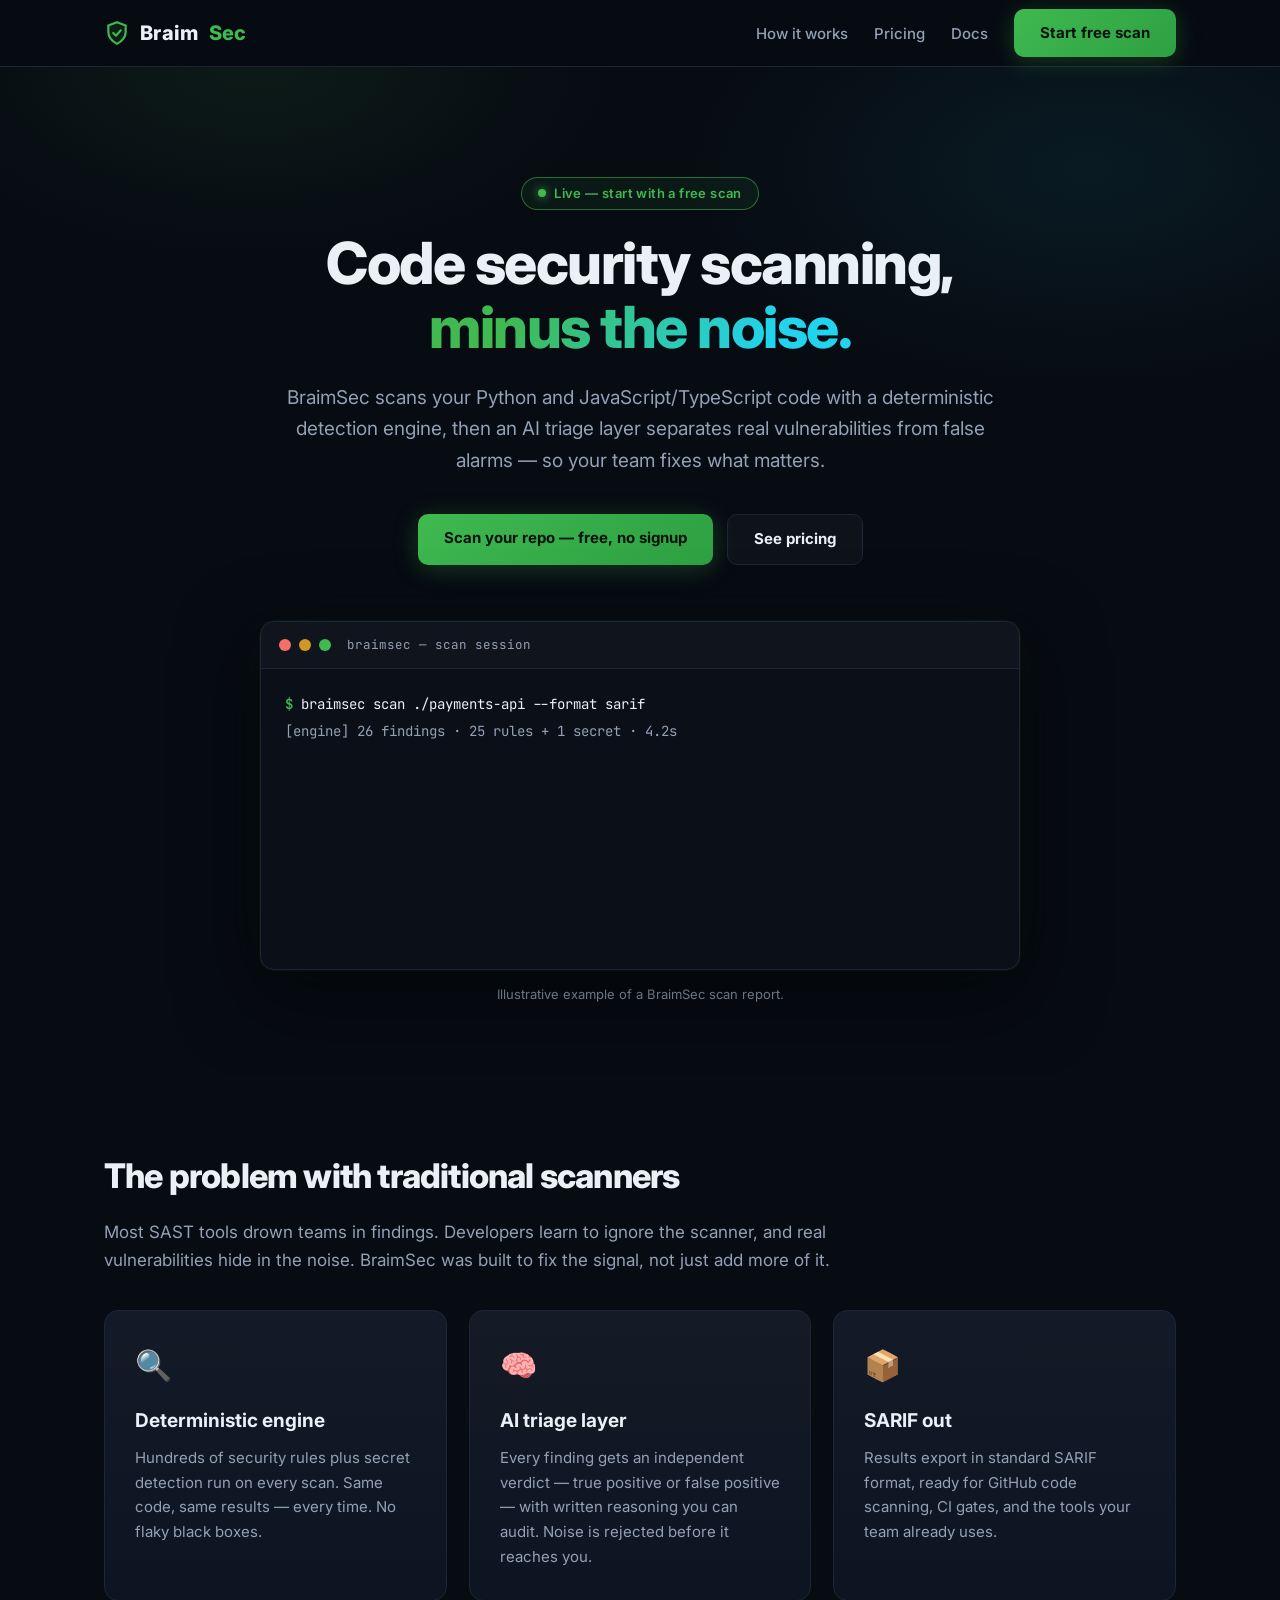
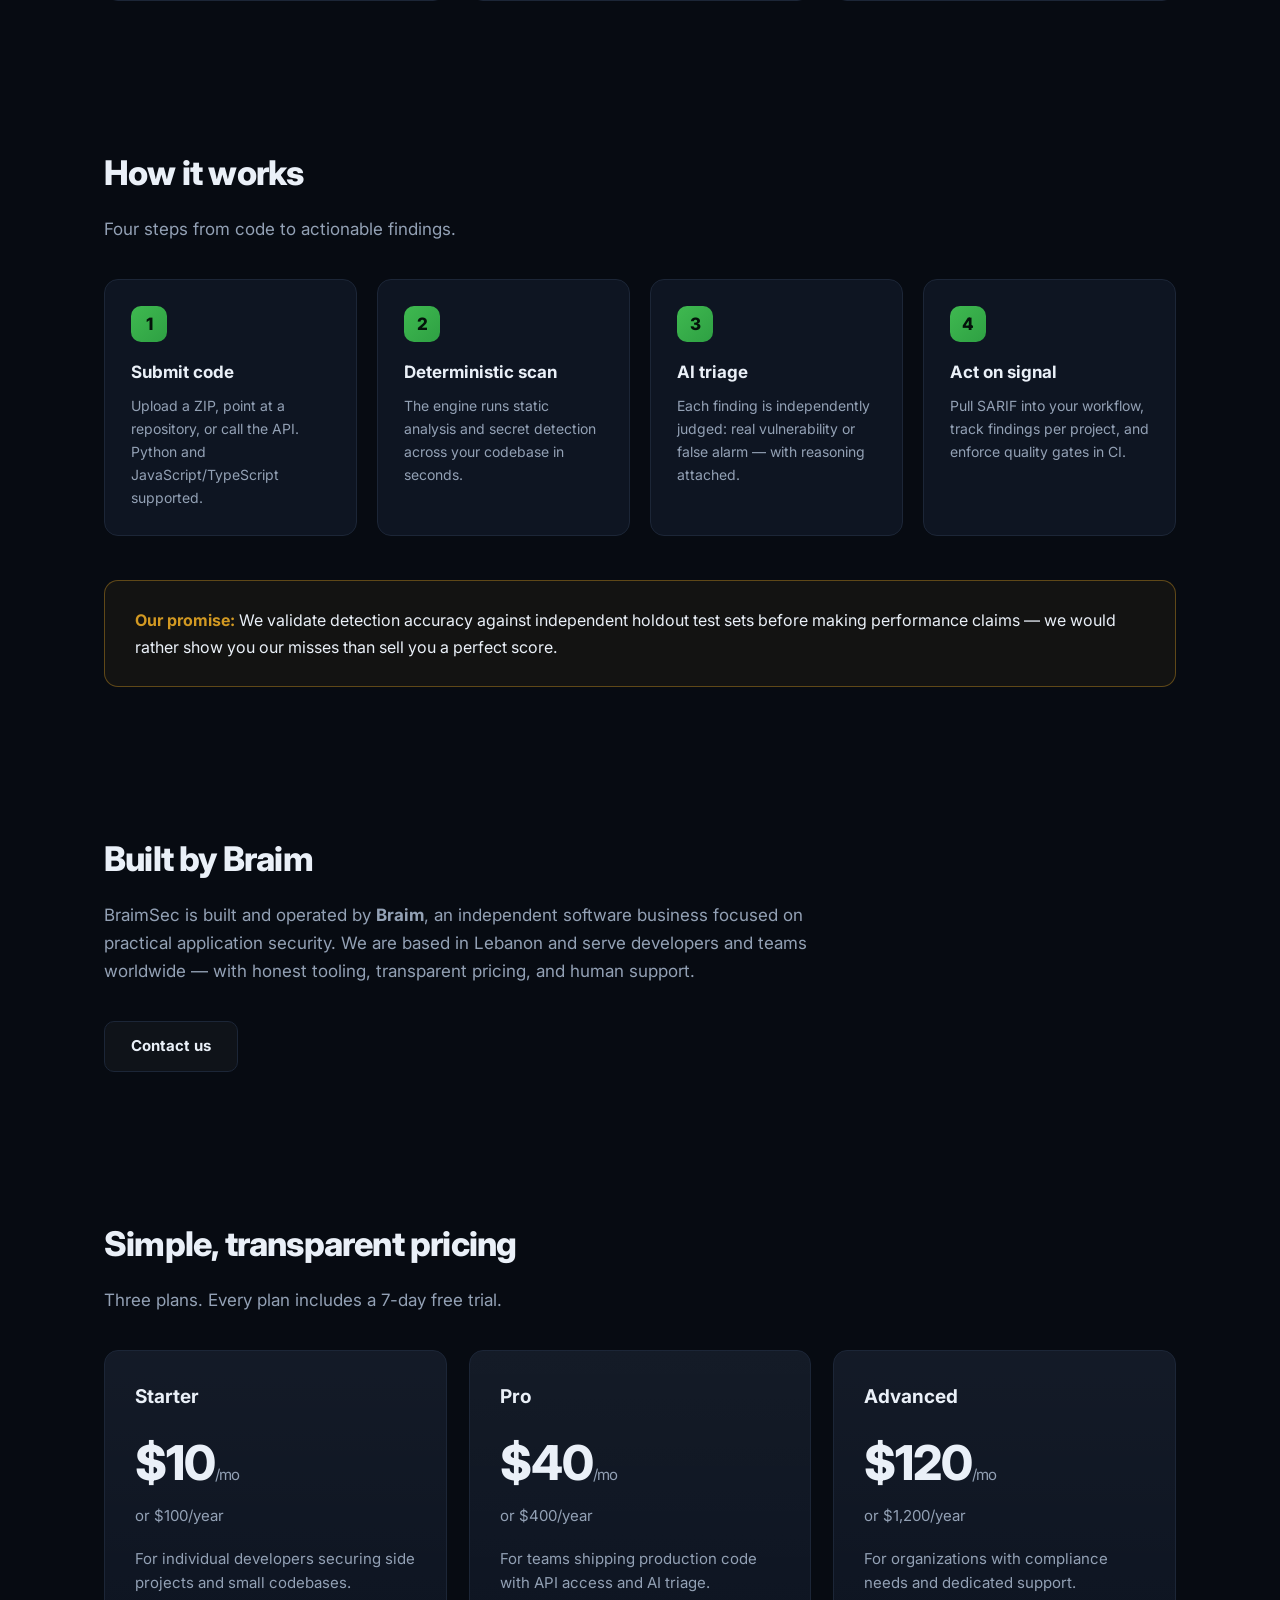
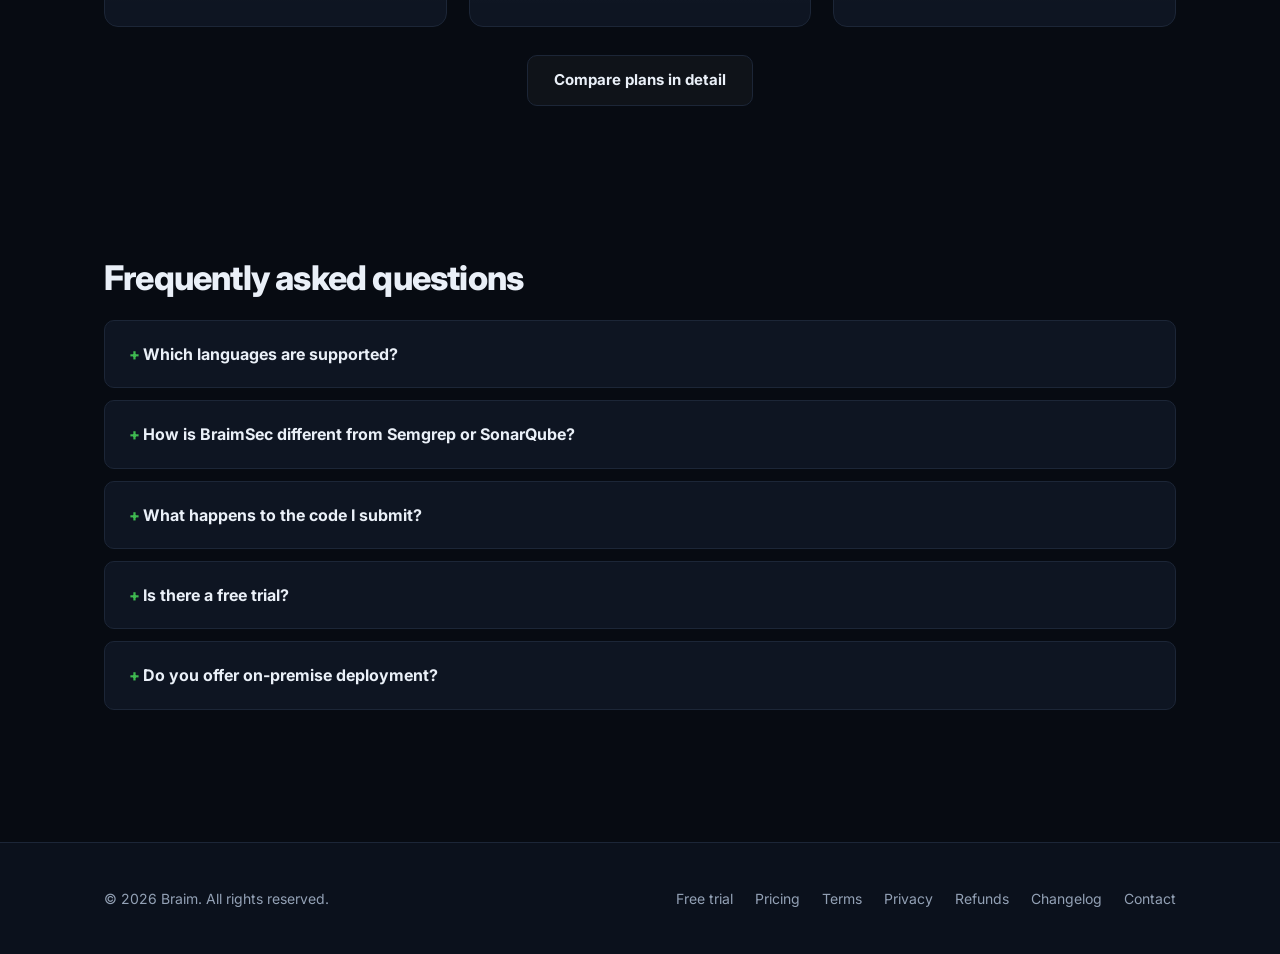
==== commit af06ea93: "Site refresh: official launch polish (index.html)" ====
--- a/index.html
+++ b/index.html
@@ -32,6 +32,7 @@
     <ul>
       <li><a href="index.html#how">How it works</a></li>
       <li><a href="pricing.html">Pricing</a></li>
+      <li><a href="docs.html">Docs</a></li>
       <li><a class="btn" href="https://api.braimsec.world/trial"><span class="full">Start free scan</span><span class="short">Start free</span></a></li>
     </ul>
   </div>
@@ -180,6 +181,7 @@
       <a href="terms.html">Terms</a>
       <a href="privacy.html">Privacy</a>
       <a href="refunds.html">Refunds</a>
+      <a href="changelog.html">Changelog</a>
       <a href="mailto:support@braimsec.world">Contact</a>
     </div>
   </div>
--- a/assets/style.css
+++ b/assets/style.css
@@ -77,6 +77,21 @@
   display: inline-block; border: 1px solid rgba(210,153,34,.5); color: var(--warn);
   font-size: 13px; padding: 5px 16px; border-radius: 999px; margin-bottom: 22px; font-weight: 600;
   background: rgba(210,153,34,.07); letter-spacing: .4px;
+}
+.badge-live {
+  border-color: rgba(63,185,80,.55); color: var(--accent);
+  background: rgba(63,185,80,.08);
+}
+.badge-live::before {
+  content: ""; display: inline-block; width: 8px; height: 8px; border-radius: 50%;
+  background: var(--accent); margin-right: 8px; vertical-align: 1px;
+  box-shadow: 0 0 10px rgba(63,185,80,.9);
+}
+/* roadmap tag for upcoming features */
+.soon {
+  font-size: 11px; font-weight: 700; color: var(--warn);
+  border: 1px solid rgba(210,153,34,.5); border-radius: 999px;
+  padding: 2px 10px; margin-left: 8px; letter-spacing: .4px; white-space: nowrap;
 }
 .hero h1 { font-size: 58px; line-height: 1.1; margin-bottom: 22px; letter-spacing: -1.5px; font-weight: 800; }
 .grad {
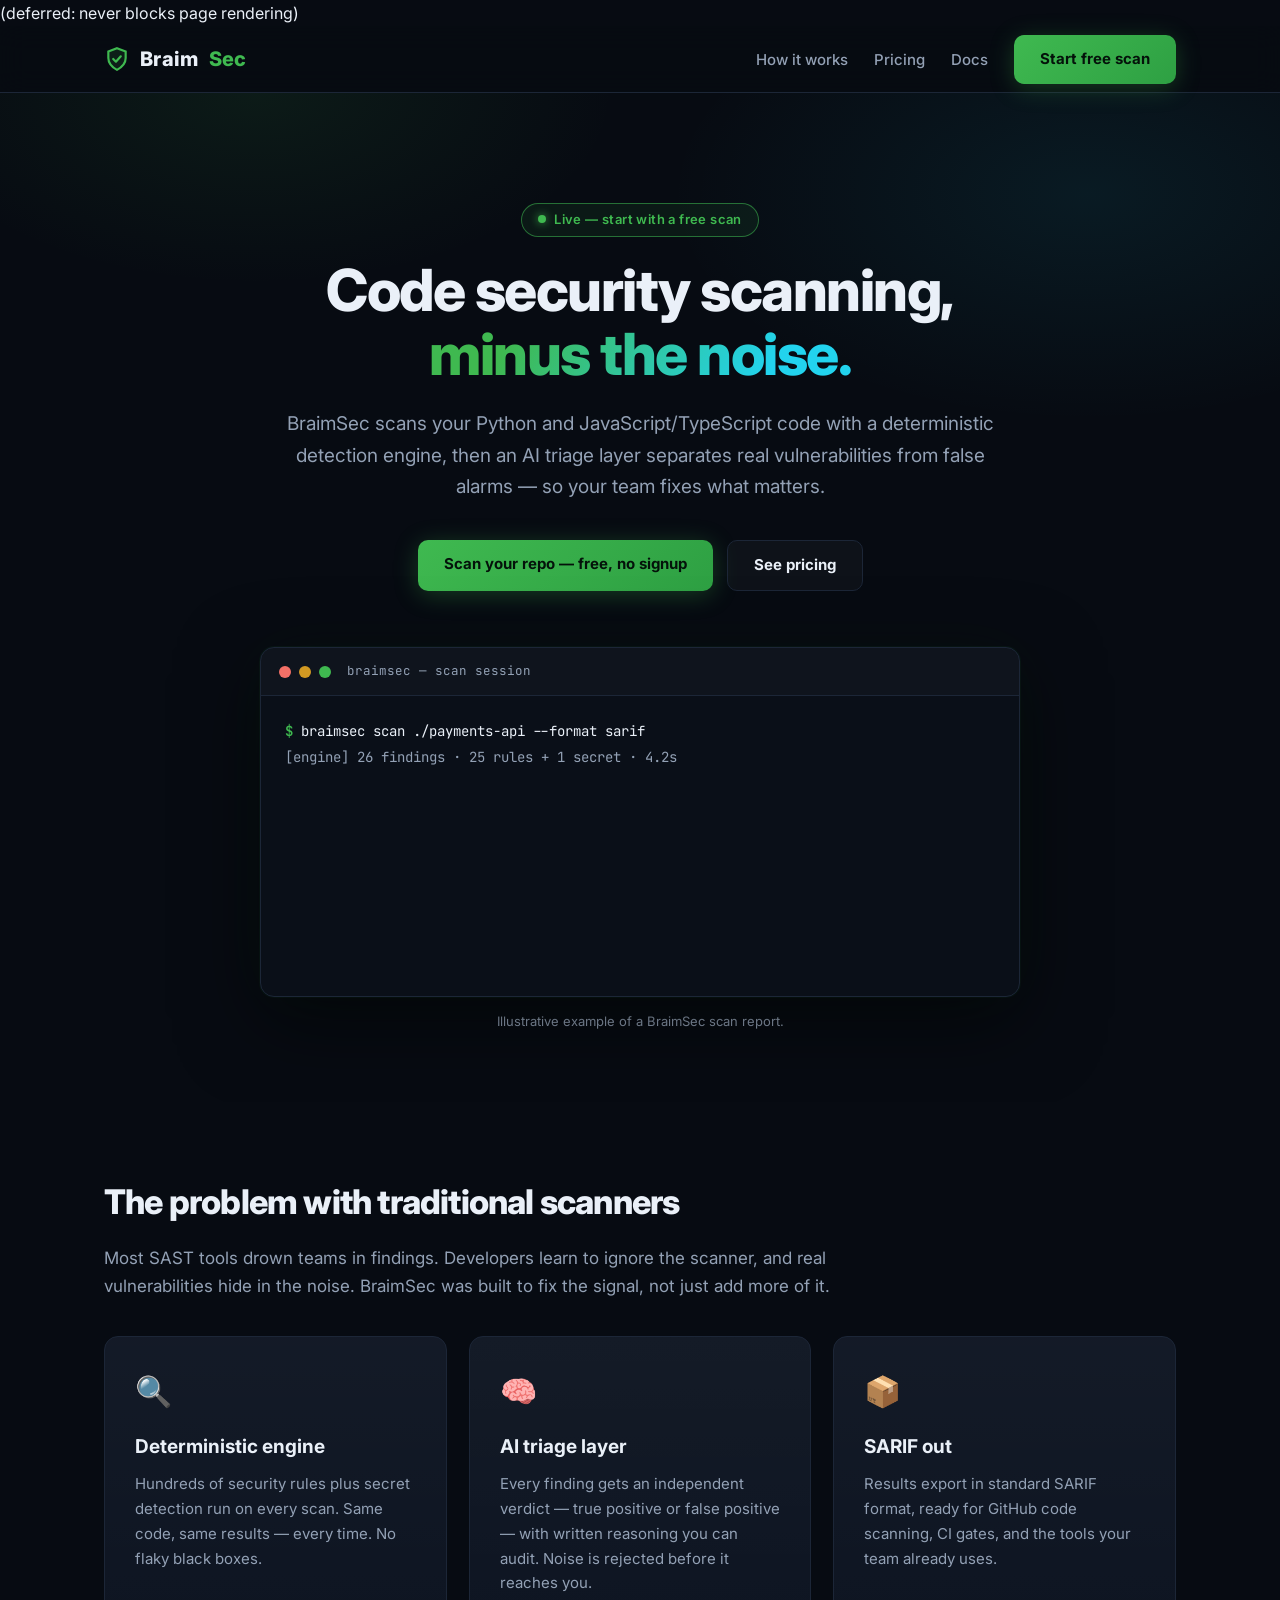
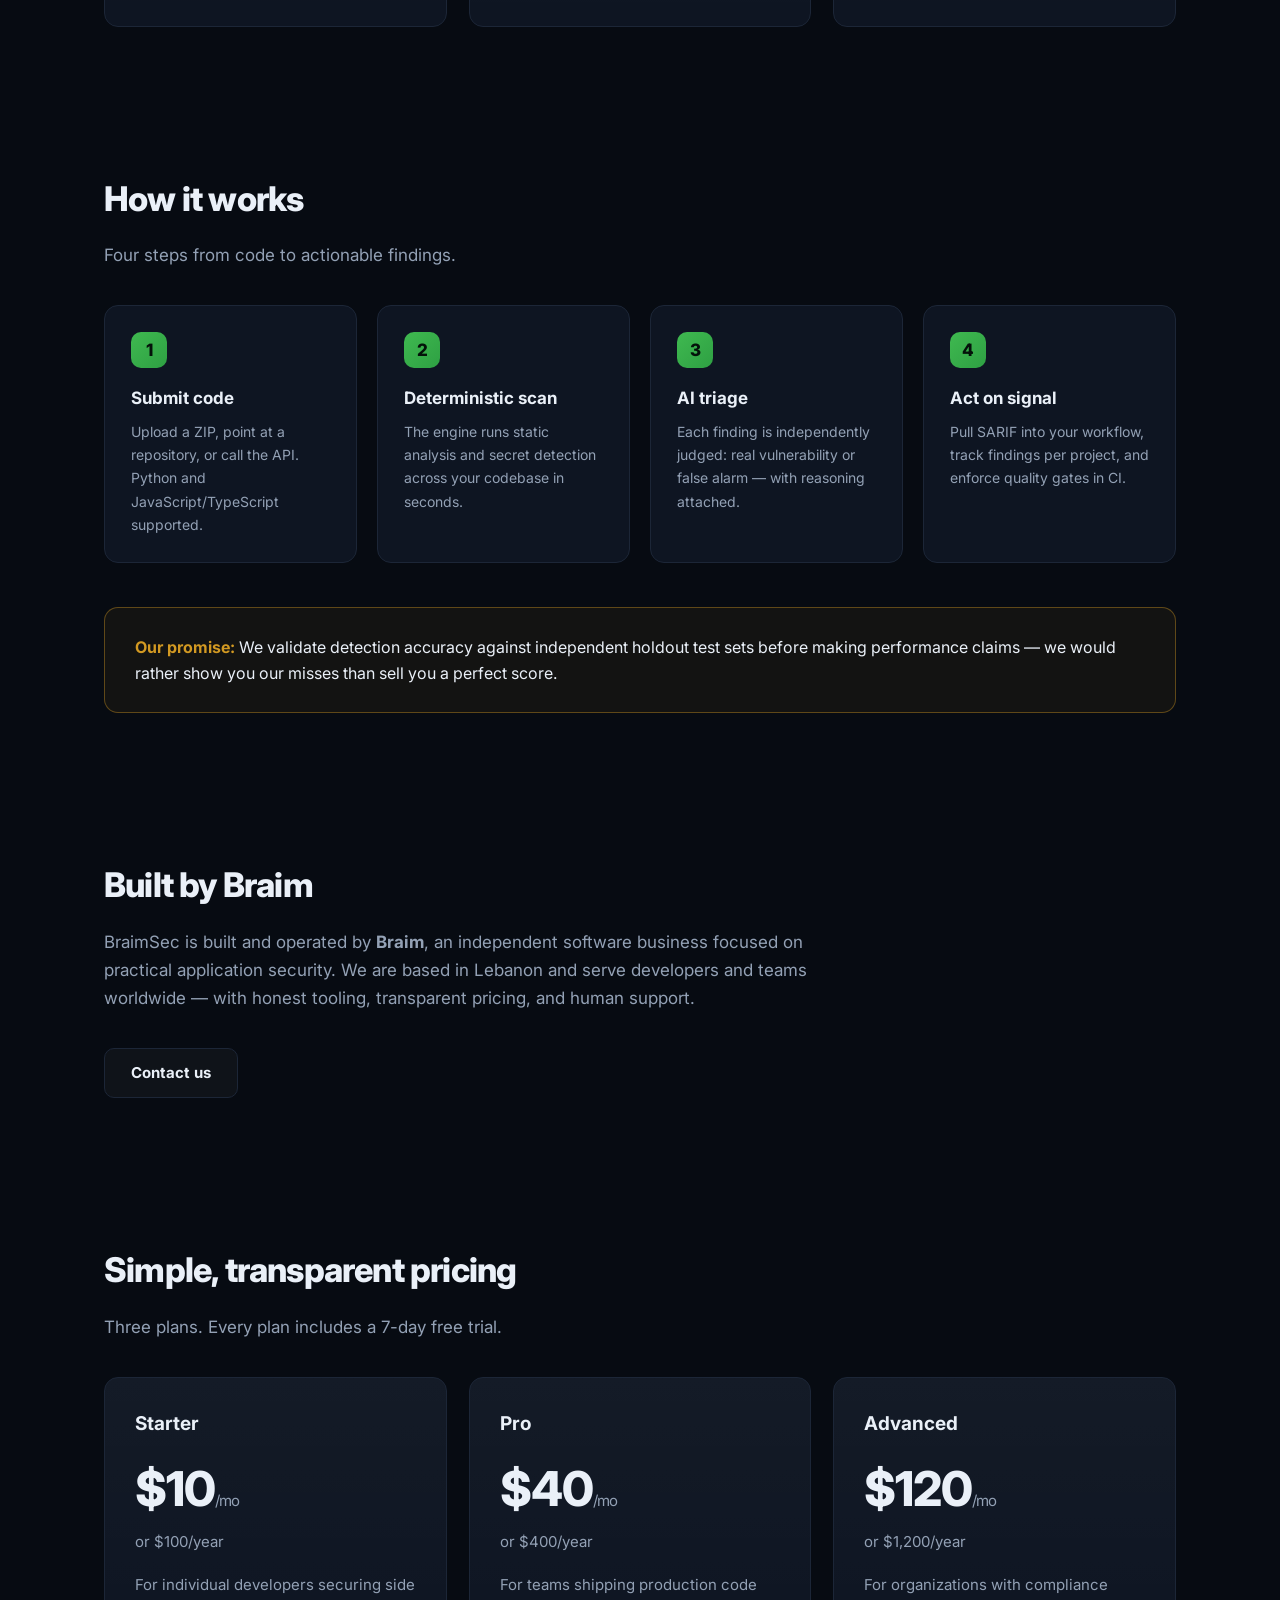
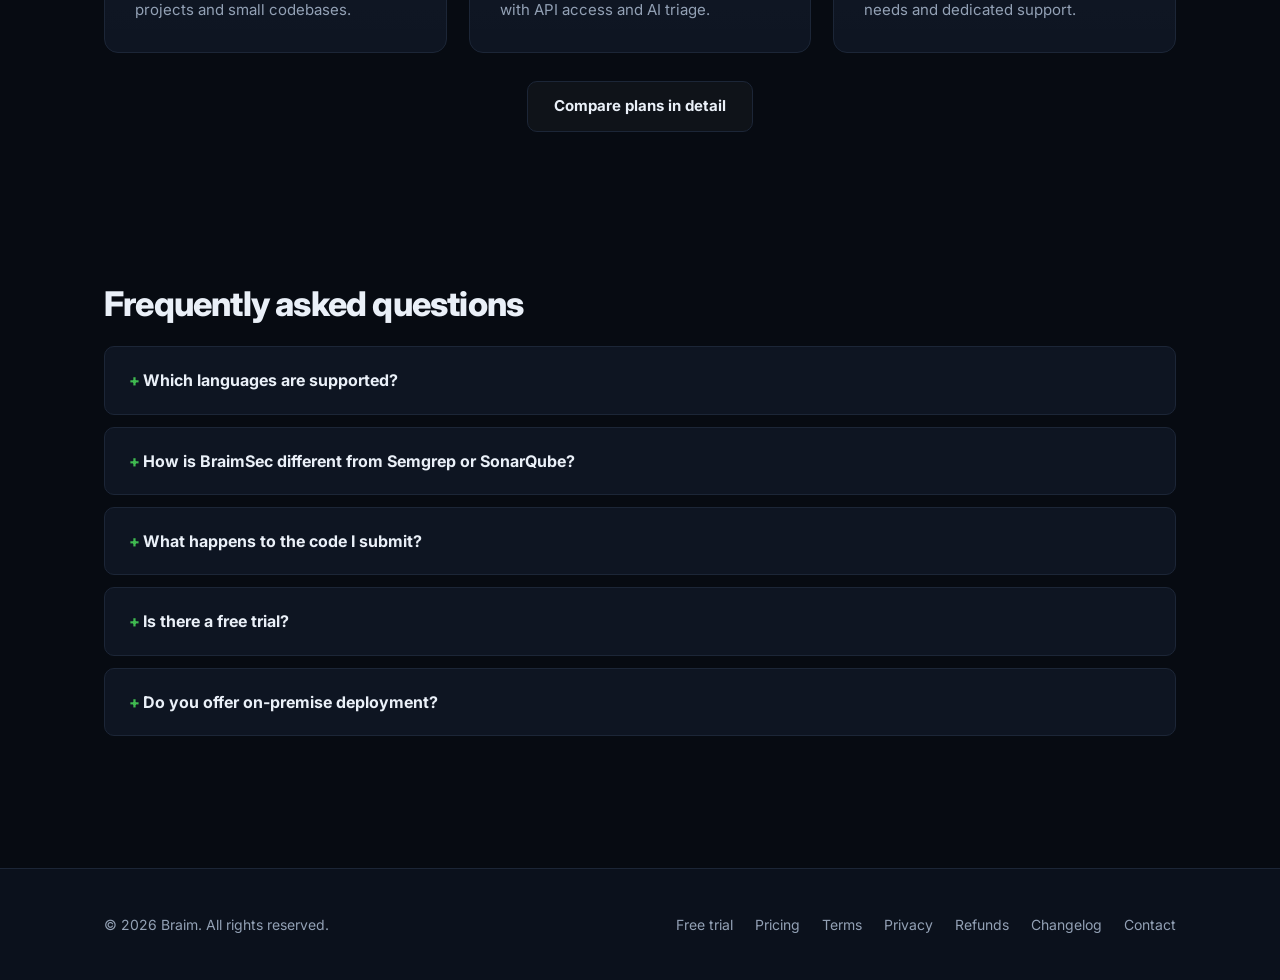
==== commit d284d254: "Site refresh: official launch polish (index.html)" ====
--- a/index.html
+++ b/index.html
@@ -14,13 +14,16 @@
 
 <link rel="stylesheet" href="assets/style.css">
 <link rel="icon" type="image/svg+xml" href="assets/favicon.svg">
-<!-- Userpilot onboarding v2 -->
+<!-- Userpilot onboarding v2 --> (deferred: never blocks page rendering)
 <script>
-window.userpilotSettings = {
-  token: "NX-5ad48127"
-};
+window.userpilotSettings = { token: "NX-5ad48127" };
+window.addEventListener("load", function() {
+  var s = document.createElement("script");
+  s.src = "https://js.userpilot.io/sdk/latest.js";
+  s.async = true;
+  document.head.appendChild(s);
+});
 </script>
-<script src="https://js.userpilot.io/sdk/latest.js"></script>
 </head>
 <body>
 <nav>
--- a/assets/style.css
+++ b/assets/style.css
@@ -210,6 +210,43 @@
 .faq details[open] summary::before { content: "− "; }
 .faq details p { color: var(--muted); margin-top: 12px; font-size: 15px; }
 
+/* ---------- docs ---------- */
+.docs { max-width: 920px; margin: 0 auto; padding: 64px 24px 90px; }
+.docs h1 { font-size: 40px; margin-bottom: 10px; letter-spacing: -1px; font-weight: 800; }
+.docs .updated { color: var(--muted); font-size: 14px; margin-bottom: 20px; }
+.docs > p.lead { color: var(--muted); font-size: 17px; max-width: 760px; margin-bottom: 20px; }
+.docs h2 { font-size: 26px; margin: 52px 0 14px; font-weight: 800; letter-spacing: -.5px; }
+.docs h3 { font-size: 18px; margin: 30px 0 10px; font-weight: 700; }
+.docs p, .docs li { color: #c2ccd9; font-size: 15.5px; margin-bottom: 10px; }
+.docs ul, .docs ol { padding-left: 24px; }
+.docs pre {
+  background: #0a0f18; border: 1px solid var(--border); border-radius: 10px;
+  padding: 20px 22px; overflow-x: auto; margin: 18px 0;
+}
+.docs pre code {
+  font-family: 'JetBrains Mono', ui-monospace, monospace;
+  font-size: 13.5px; line-height: 1.7; color: #c9d4e3;
+  background: none; padding: 0;
+}
+.docs p code, .docs li code, .docs td code {
+  background: rgba(34,211,238,.09); color: var(--cyan);
+  padding: 2px 7px; border-radius: 6px; font-size: 13.5px;
+  font-family: 'JetBrains Mono', ui-monospace, monospace;
+}
+.docs table { width: 100%; border-collapse: collapse; margin: 18px 0; font-size: 14.5px; }
+.docs th, .docs td { text-align: left; padding: 10px 14px; border-bottom: 1px solid var(--border); vertical-align: top; }
+.docs th { color: var(--muted); font-weight: 600; font-size: 12.5px; text-transform: uppercase; letter-spacing: .5px; }
+.docs td { color: #c2ccd9; }
+.method { font-weight: 800; font-size: 12px; padding: 3px 10px; border-radius: 6px; white-space: nowrap; font-family: 'JetBrains Mono', monospace; }
+.method.get { color: var(--accent); background: rgba(63,185,80,.12); }
+.method.post { color: var(--cyan); background: rgba(34,211,238,.12); }
+.docs .keybox {
+  border-left: 3px solid var(--accent); background: var(--bg2);
+  padding: 20px 24px; border-radius: 0 10px 10px 0; margin: 26px 0;
+  border-top: 1px solid var(--border); border-right: 1px solid var(--border); border-bottom: 1px solid var(--border);
+}
+.docs .keybox p { margin: 0; color: var(--text); }
+
 /* ---------- footer ---------- */
 footer { border-top: 1px solid var(--border); margin-top: 48px; padding: 44px 0; background: var(--bg2); }
 footer .wrap { display: flex; justify-content: space-between; flex-wrap: wrap; gap: 20px; align-items: center; }
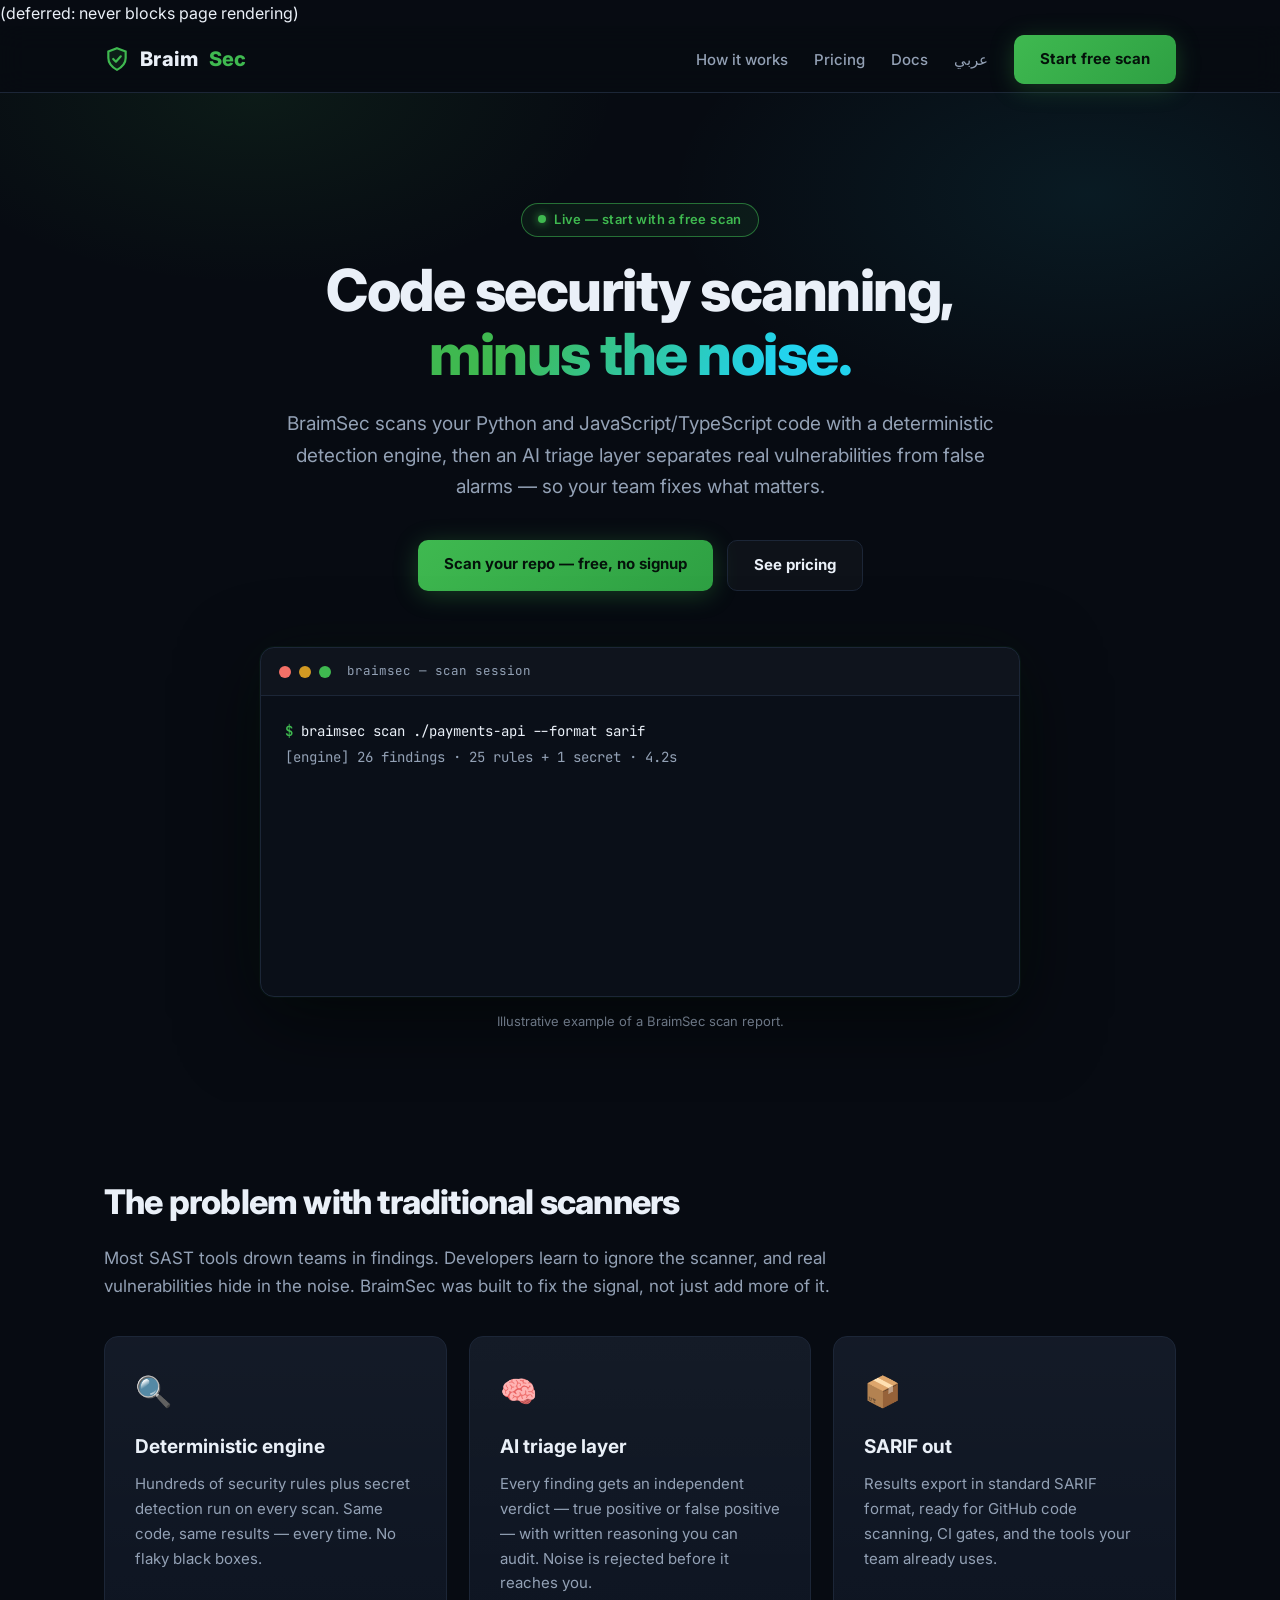
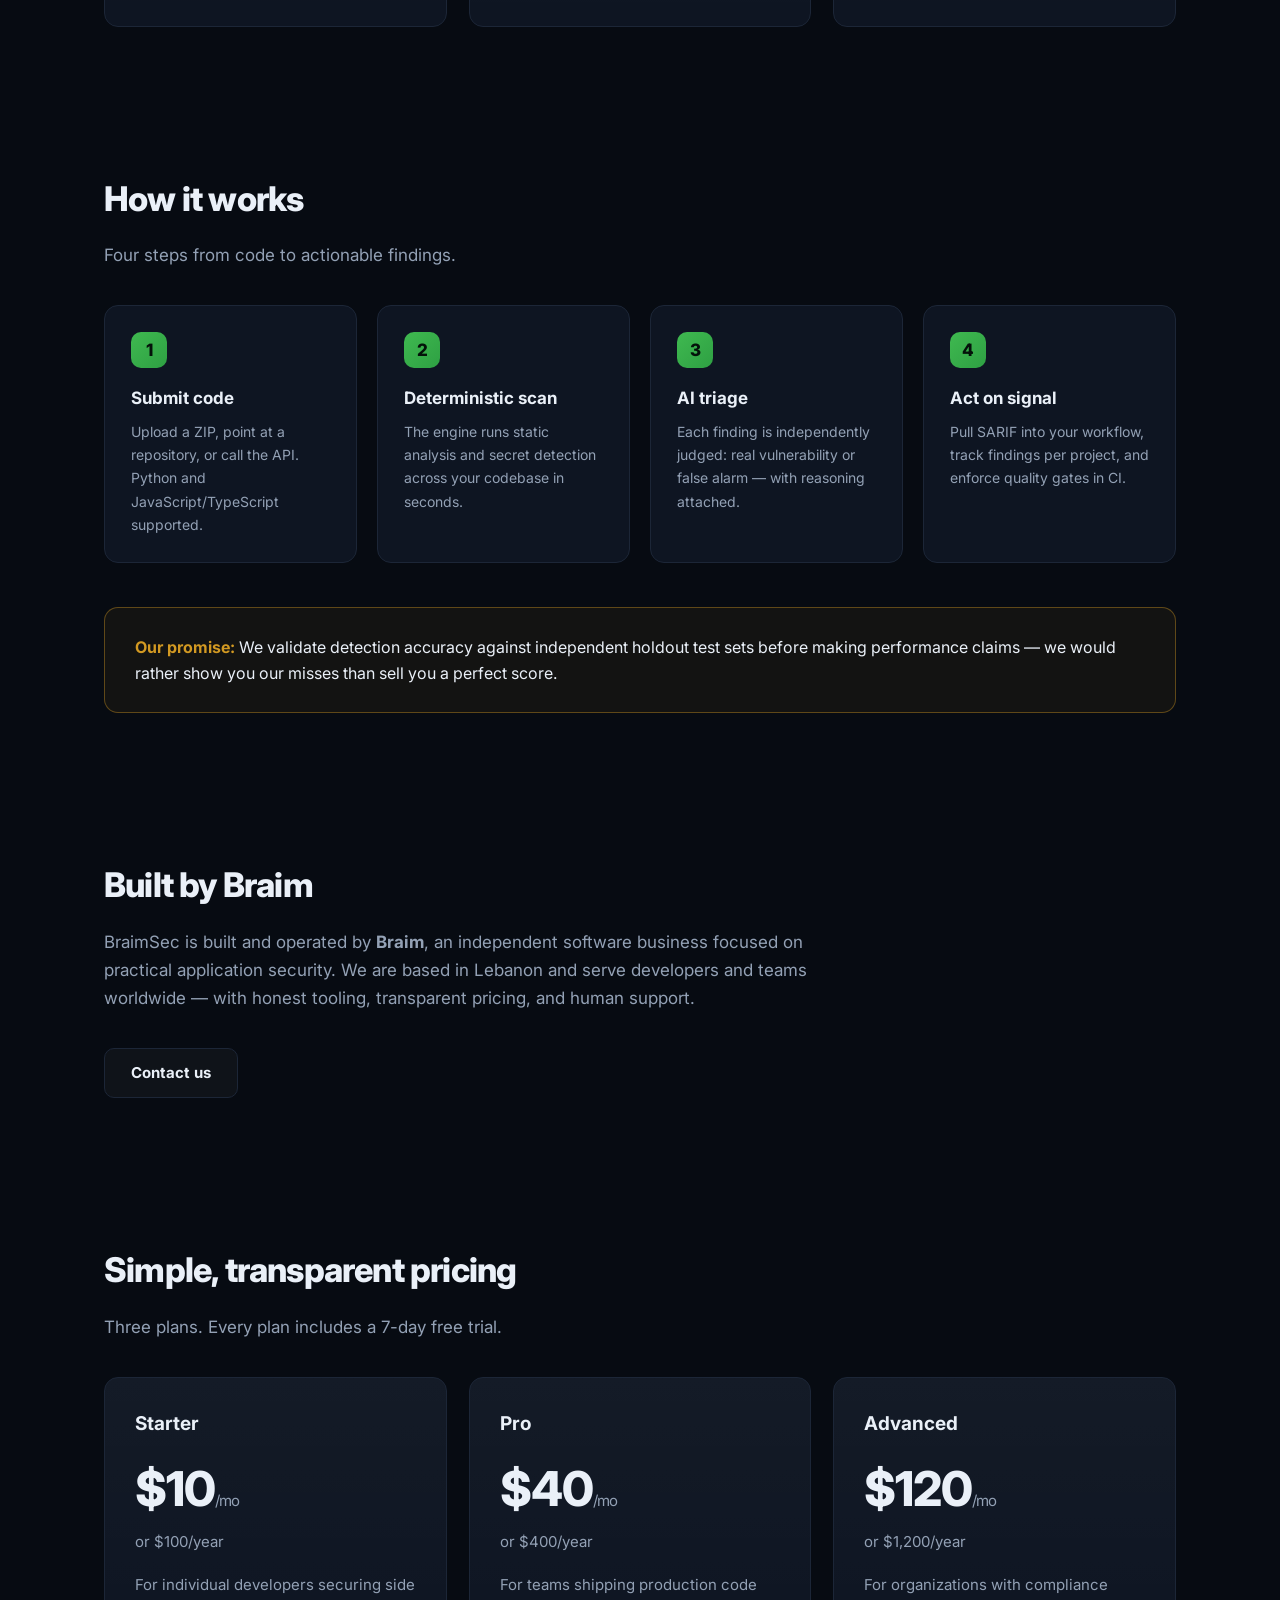
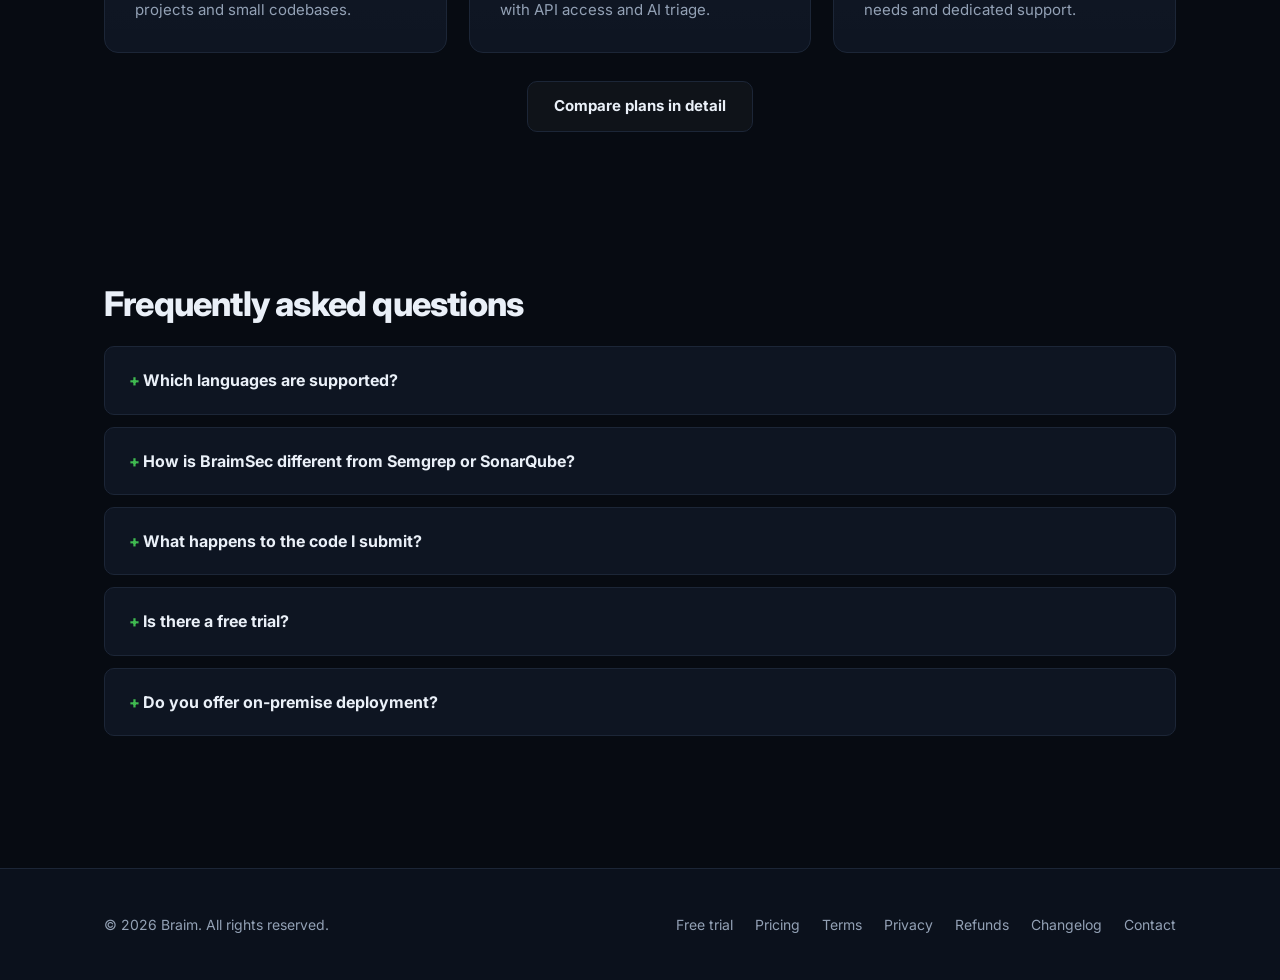
==== commit 9dea2e55: "Site refresh: official launch polish (index.html)" ====
--- a/index.html
+++ b/index.html
@@ -36,6 +36,7 @@
       <li><a href="index.html#how">How it works</a></li>
       <li><a href="pricing.html">Pricing</a></li>
       <li><a href="docs.html">Docs</a></li>
+      <li><a href="ar/index.html">عربي</a></li>
       <li><a class="btn" href="https://api.braimsec.world/trial"><span class="full">Start free scan</span><span class="short">Start free</span></a></li>
     </ul>
   </div>
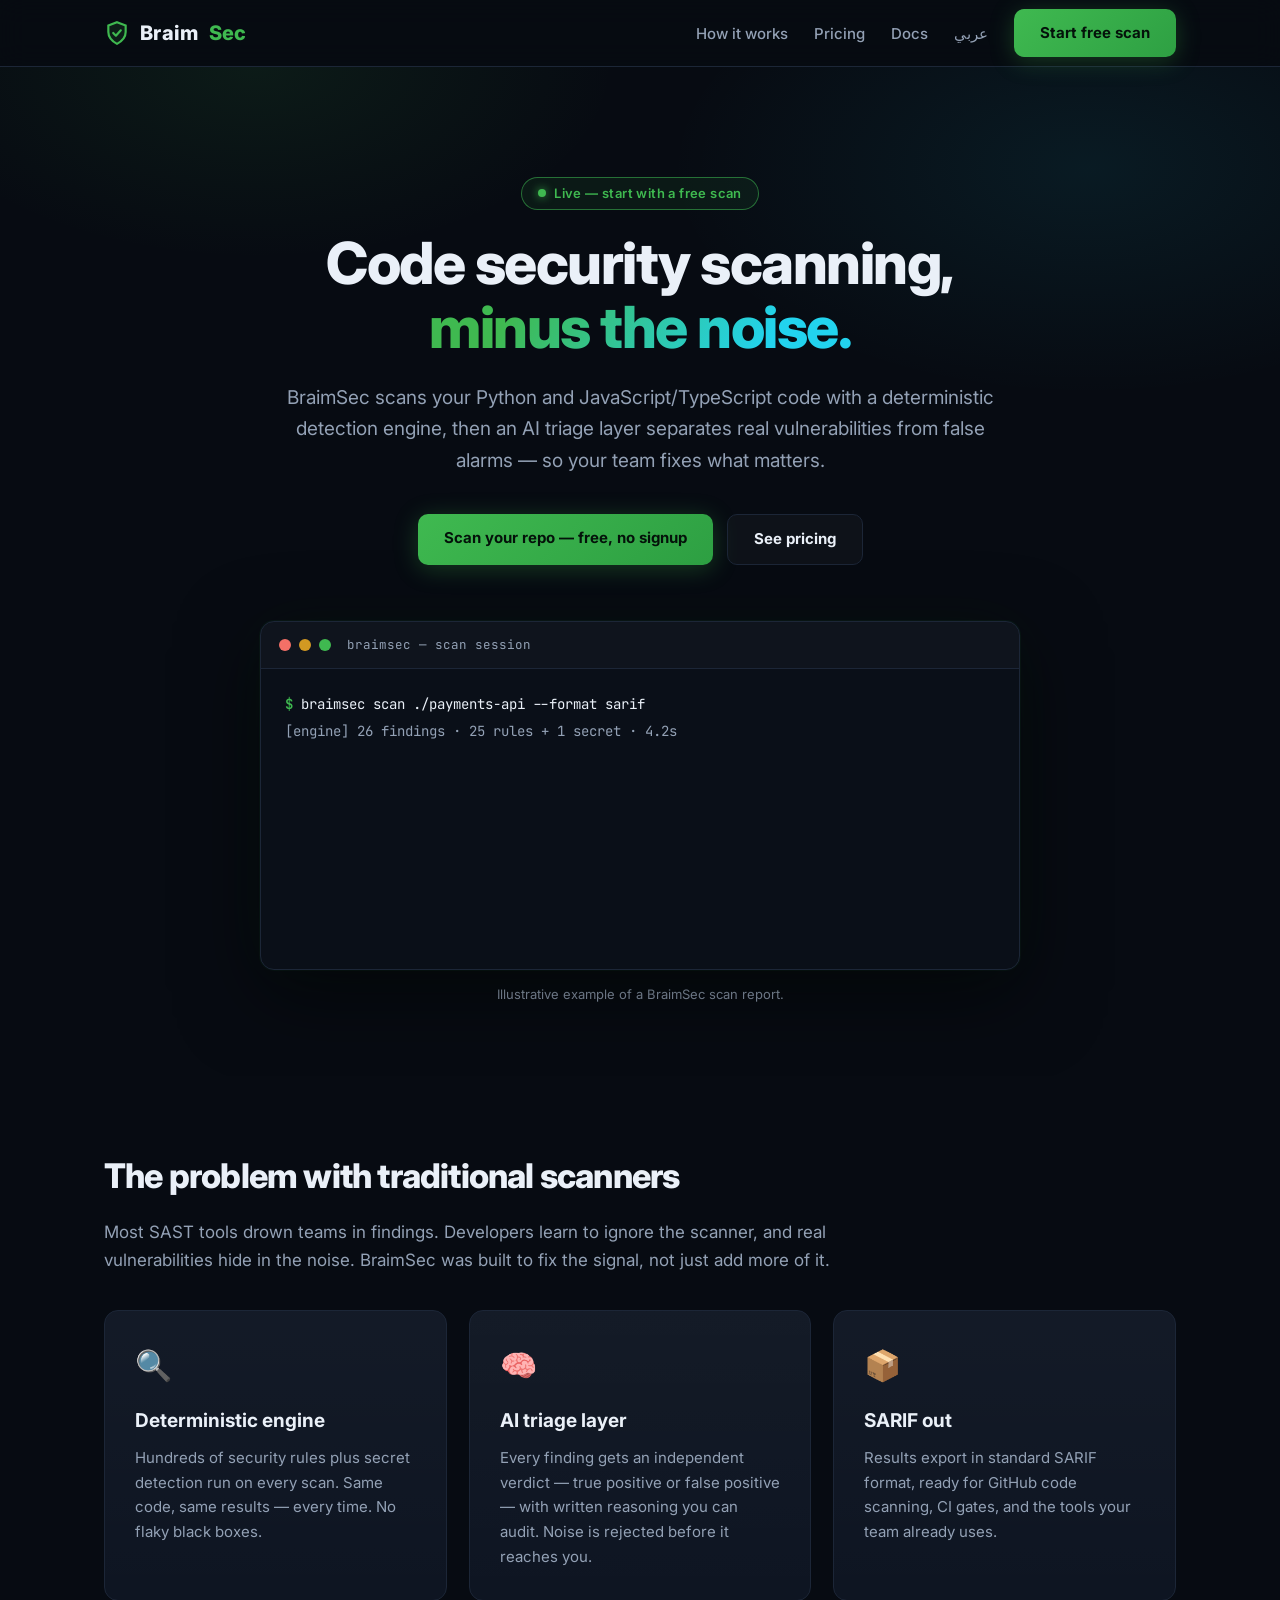
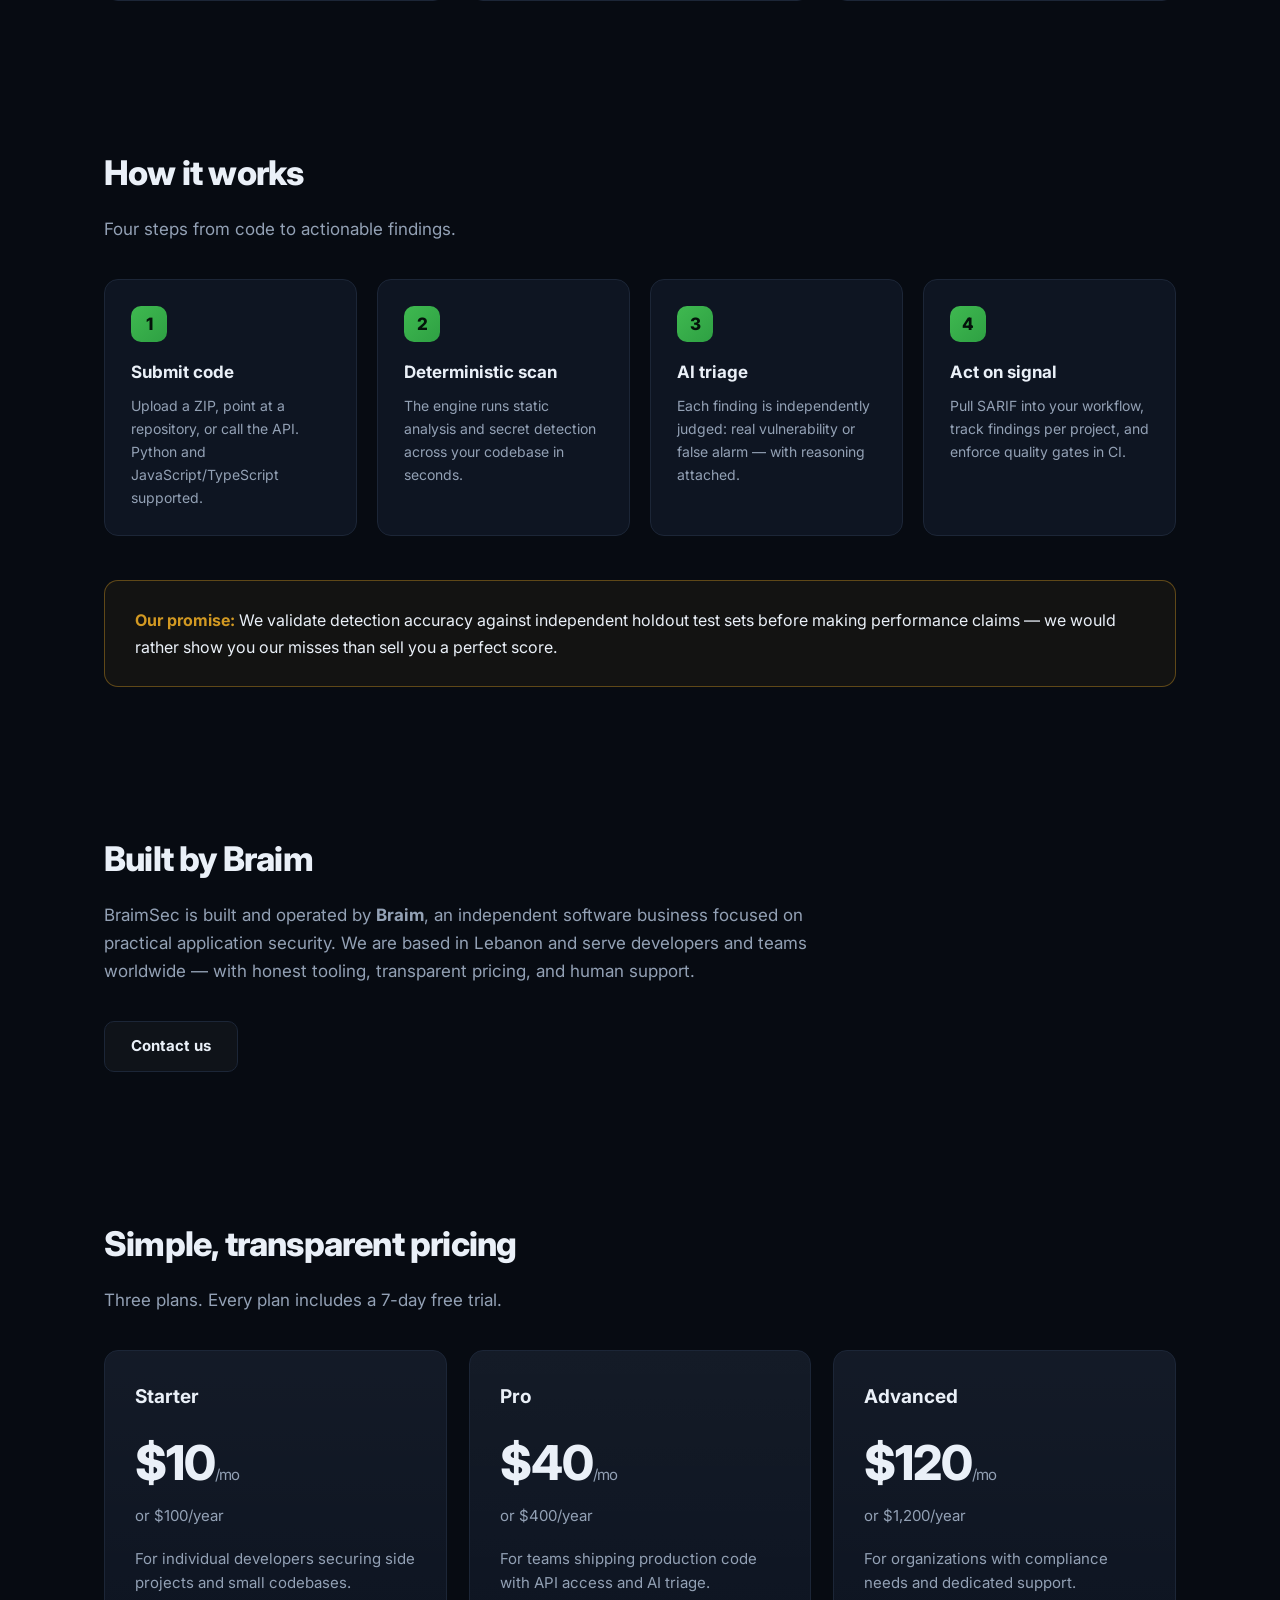
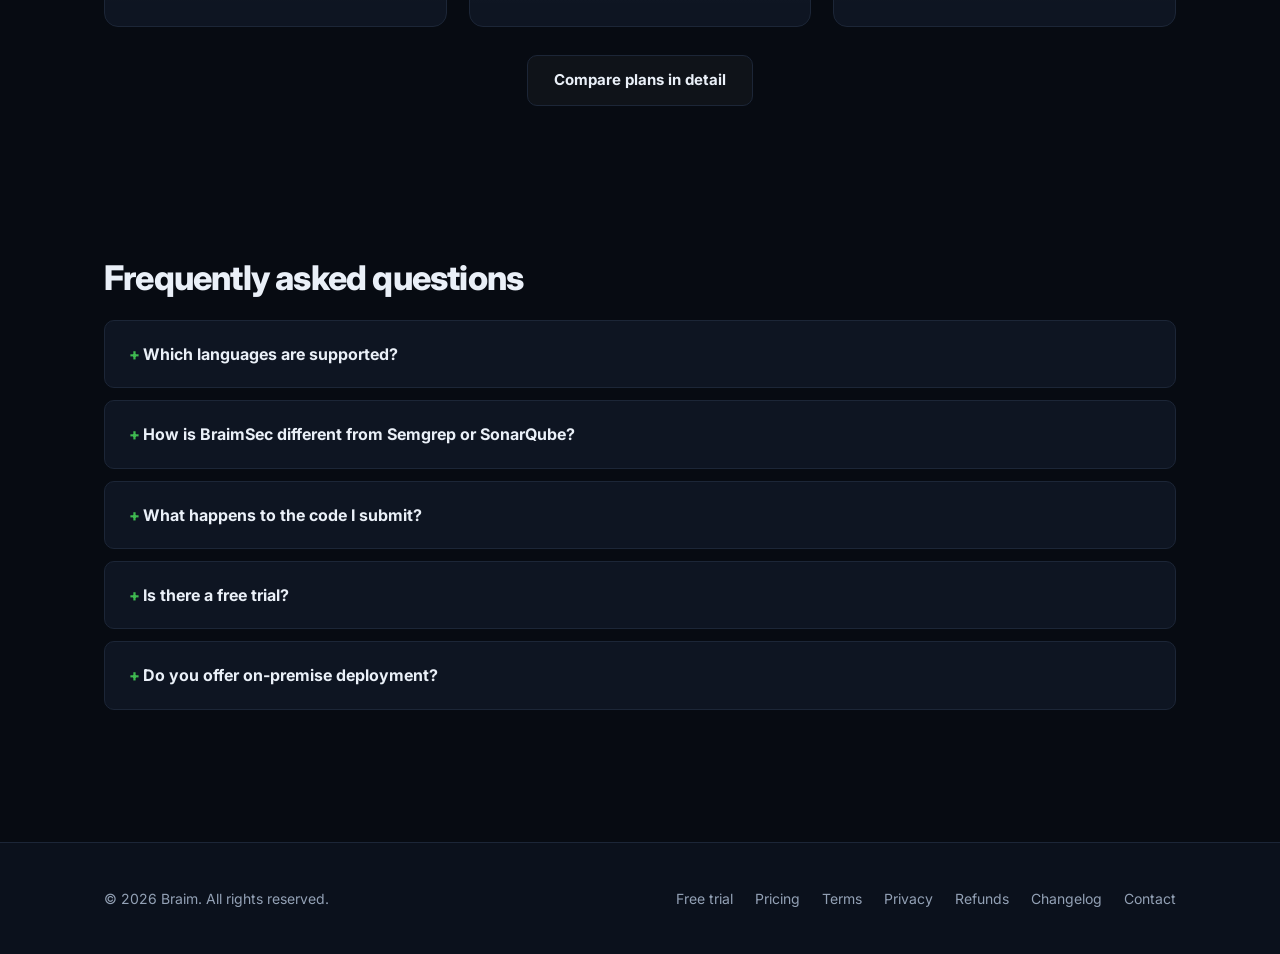
==== commit e0c47780: "Site refresh: official launch polish (index.html)" ====
--- a/index.html
+++ b/index.html
@@ -14,7 +14,7 @@
 
 <link rel="stylesheet" href="assets/style.css">
 <link rel="icon" type="image/svg+xml" href="assets/favicon.svg">
-<!-- Userpilot onboarding v2 --> (deferred: never blocks page rendering)
+<!-- Userpilot onboarding v2 (deferred: never blocks page rendering) -->
 <script>
 window.userpilotSettings = { token: "NX-5ad48127" };
 window.addEventListener("load", function() {
